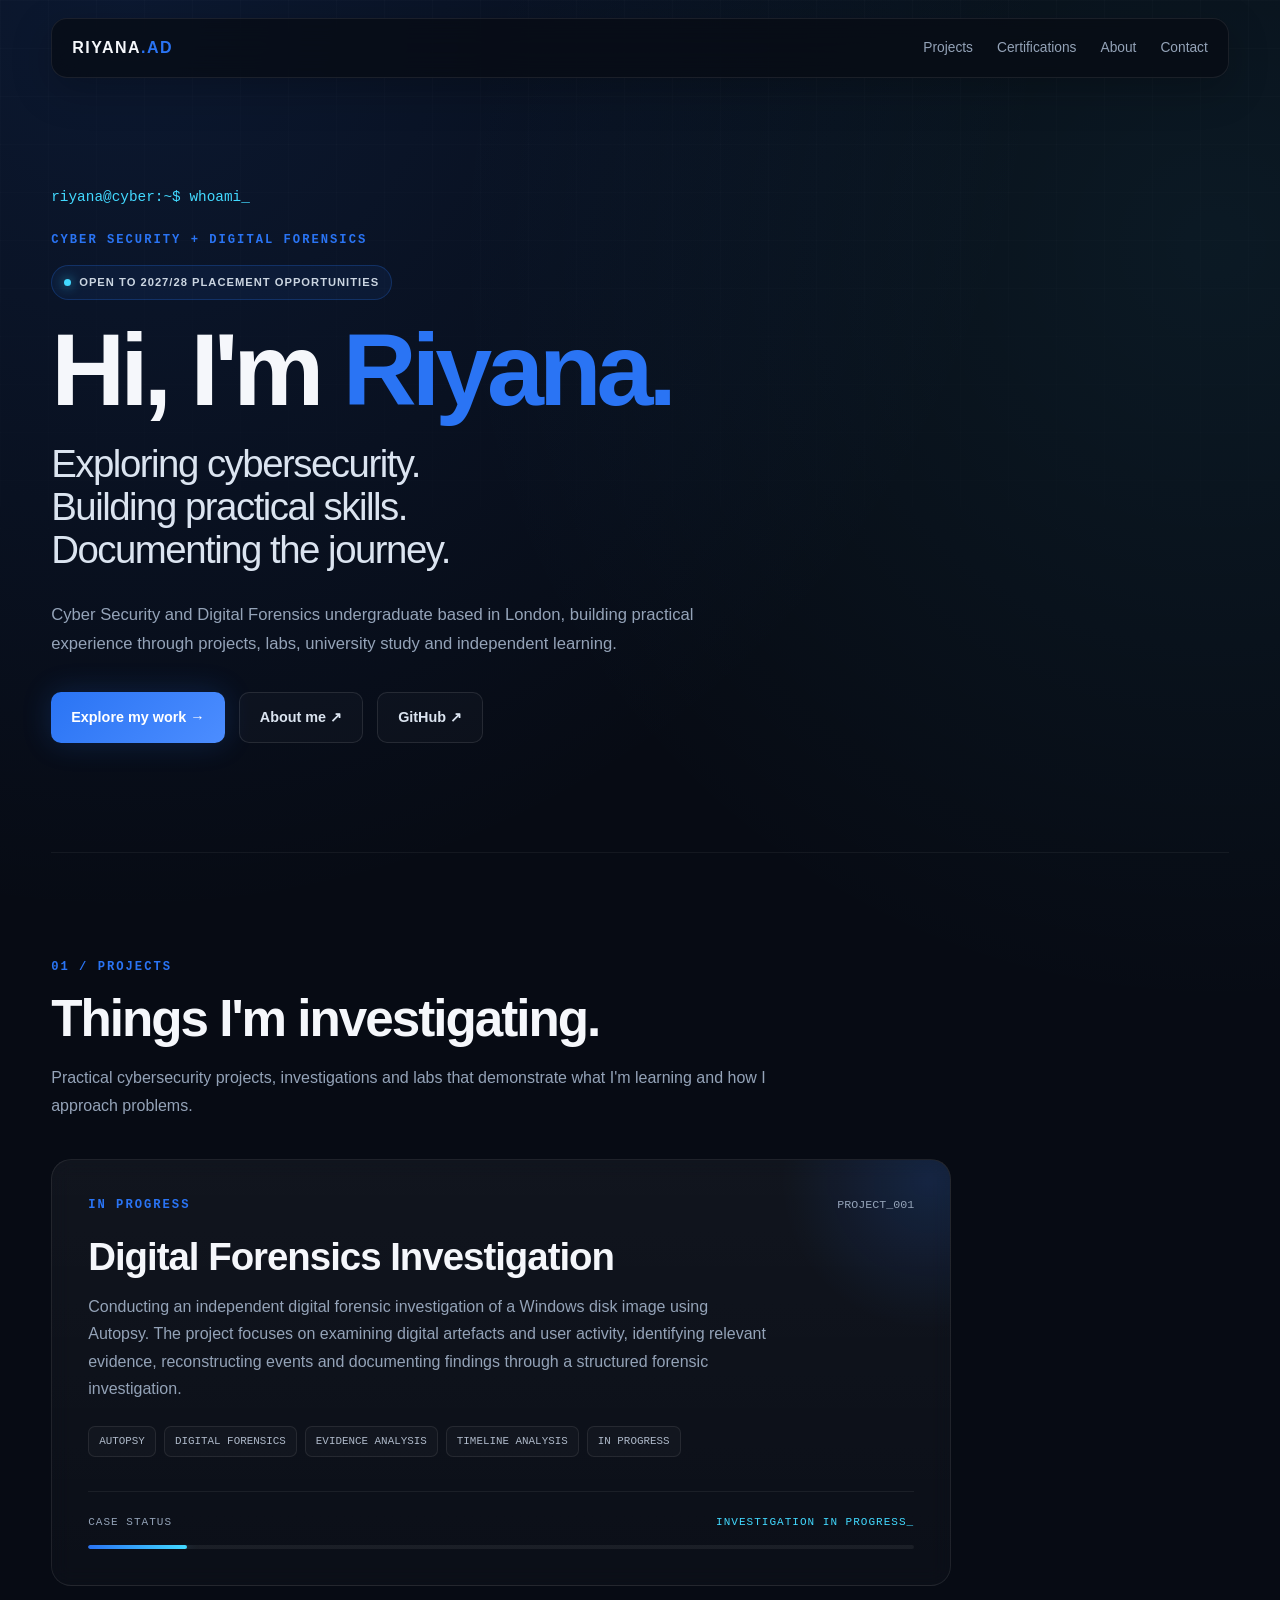
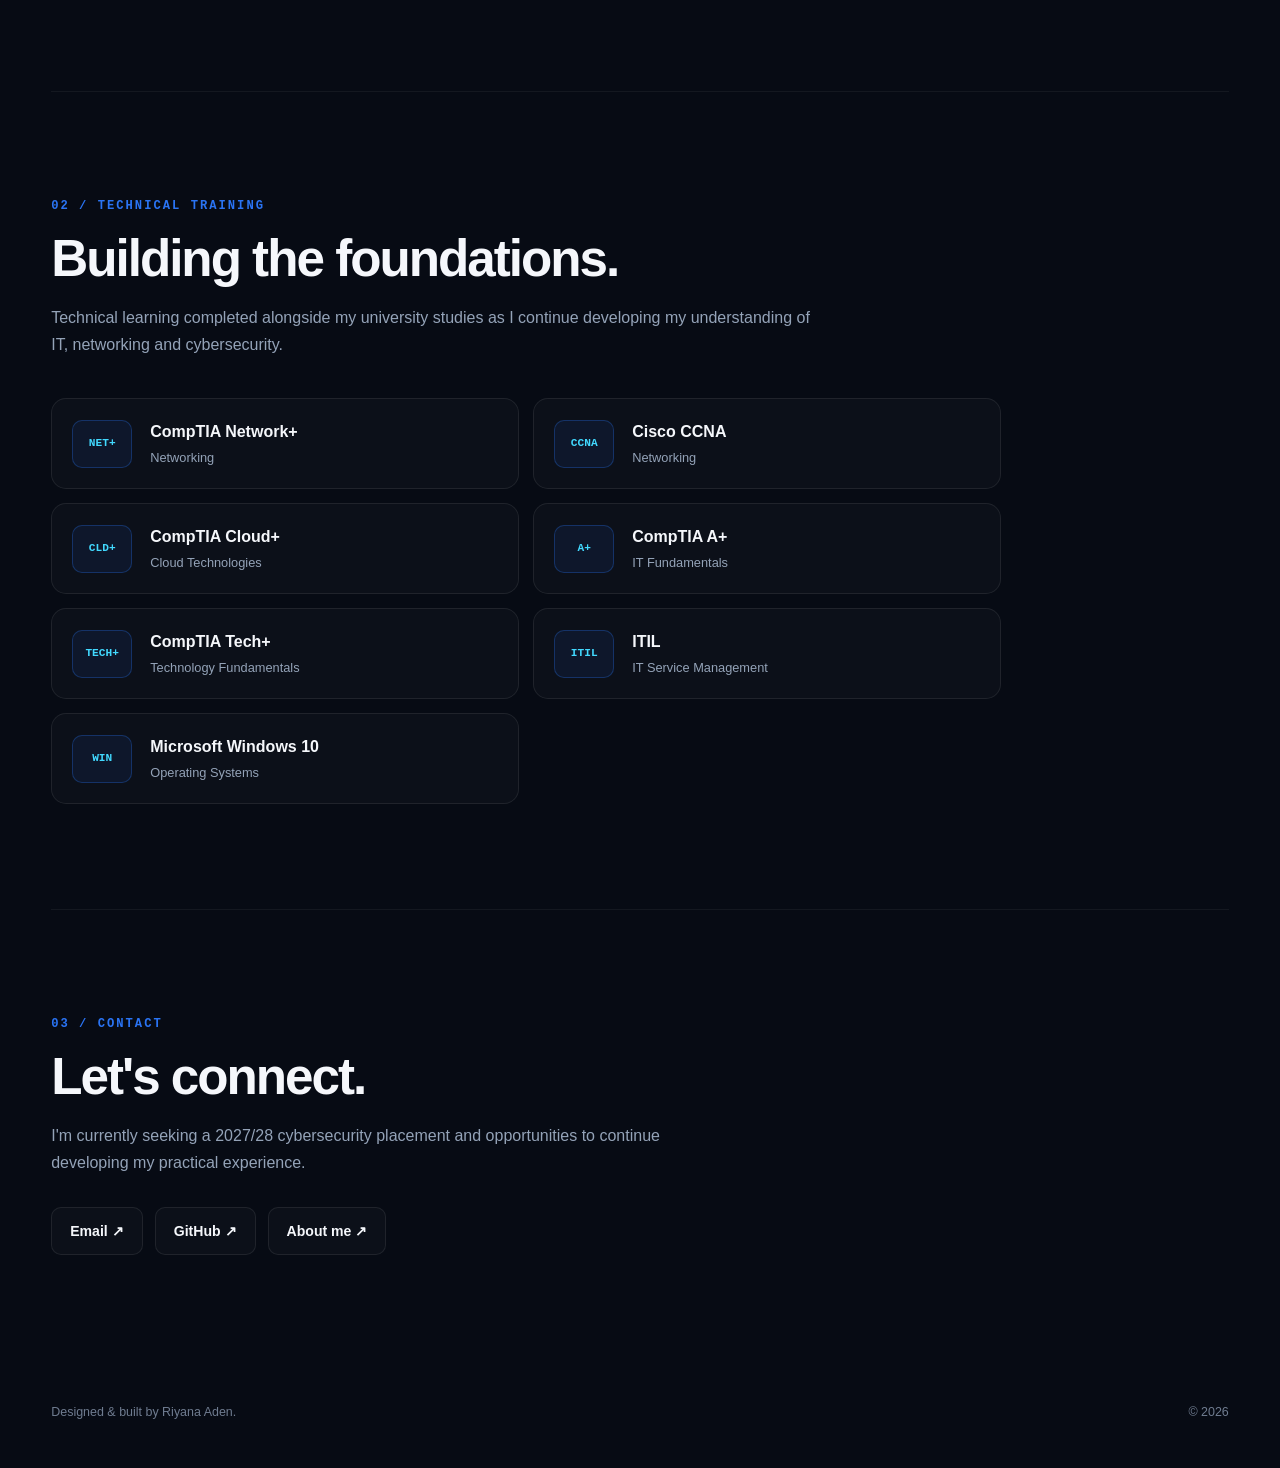
==== index.html @ a93d39fe "Update section title from 'CERTIFICATIONS' to 'TECHNICAL TRAINING'" ====
<!DOCTYPE html>
<html lang="en">

<head>
  <meta charset="UTF-8">

  <meta
    name="viewport"
    content="width=device-width, initial-scale=1.0"
  >

  <title>Riyana Aden | Cybersecurity Portfolio</title>

  <meta
    name="description"
    content="Cybersecurity portfolio of Riyana Aden, a Cyber Security and Digital Forensics undergraduate."
  >

  <link rel="stylesheet" href="style.css">
</head>


<body>

  <!-- =========================
       NAVIGATION
  ========================== -->

  <nav>

    <a class="logo" href="index.html">
      RIYANA<span>.AD</span>
    </a>

    <div class="nav-links">

      <a href="#projects">Projects</a>

      <a href="#certifications">Certifications</a>

      <a href="about.html">About</a>

      <a href="#contact">Contact</a>

    </div>

  </nav>


  <main>


    <!-- =========================
         HERO
    ========================== -->

    <section class="hero">

      <p class="terminal">
        riyana@cyber:~$ whoami<span class="cursor">_</span>
      </p>

      <p class="eyebrow">
        CYBER SECURITY + DIGITAL FORENSICS
      </p>

      <div class="availability">

        <span class="status-dot"></span>

        OPEN TO 2027/28 PLACEMENT OPPORTUNITIES

      </div>


      <h1>
        Hi, I'm <span>Riyana.</span>
      </h1>


      <h2>
        Exploring cybersecurity.<br>
        Building practical skills.<br>
        Documenting the journey.
      </h2>


      <p class="hero-description">
        Cyber Security and Digital Forensics undergraduate based in London,
        building practical experience through projects, labs, university
        study and independent learning.
      </p>


      <div class="hero-buttons">

        <a
          class="primary-button"
          href="#projects"
        >
          Explore my work →
        </a>


        <a
          class="secondary-button"
          href="about.html"
        >
          About me ↗
        </a>


        <a
          class="secondary-button"
          href="https://github.com/RiyanaAden"
          target="_blank"
          rel="noopener noreferrer"
        >
          GitHub ↗
        </a>

      </div>

    </section>


    <!-- =========================
         PROJECTS
    ========================== -->

    <section id="projects">

      <div class="section-heading">

        <p class="section-number">
          01 / PROJECTS
        </p>

        <h2>
          Things I'm investigating.
        </h2>

        <p>
          Practical cybersecurity projects, investigations and labs that
          demonstrate what I'm learning and how I approach problems.
        </p>

      </div>


      <!-- PROJECT 001 -->

      <div class="project-card">

        <div class="project-topline">

          <span class="project-status">
            IN PROGRESS
          </span>

          <span class="project-code">
            PROJECT_001
          </span>

        </div>


        <h3>
          Digital Forensics Investigation
        </h3>


        <p>
          Conducting an independent digital forensic investigation of a Windows
          disk image using Autopsy. The project focuses on examining digital
          artefacts and user activity, identifying relevant evidence,
          reconstructing events and documenting findings through a structured
          forensic investigation.
        </p>


        <div class="project-tags">

          <span>AUTOPSY</span>

          <span>DIGITAL FORENSICS</span>

          <span>EVIDENCE ANALYSIS</span>

          <span>TIMELINE ANALYSIS</span>

          <span>IN PROGRESS</span>

        </div>


        <div class="project-progress">

          <div class="progress-info">

            <span>CASE STATUS</span>

            <span class="progress-status">
              INVESTIGATION IN PROGRESS_
            </span>

          </div>


          <div class="progress-track">

            <div class="progress-fill"></div>

          </div>

        </div>

      </div>

    </section>


    <!-- =========================
         CERTIFICATIONS & TRAINING
    ========================== -->

    <section id="certifications">

      <div class="section-heading">

        <p class="section-number">
          02 / TECHNICAL TRAINING
        </p>

        <h2>
          Building the foundations.
        </h2>

        <p>
          Technical learning completed alongside my university studies
          as I continue developing my understanding of IT, networking
          and cybersecurity.
        </p>

      </div>


      <div class="cert-grid">


        <!-- NETWORK+ -->

        <div class="cert-card">

          <span class="cert-code">
            NET+
          </span>

          <div>

            <h3>
              CompTIA Network+
            </h3>

            <p>
              Networking
            </p>

          </div>

        </div>


        <!-- CCNA -->

        <div class="cert-card">

          <span class="cert-code">
            CCNA
          </span>

          <div>

            <h3>
              Cisco CCNA
            </h3>

            <p>
              Networking
            </p>

          </div>

        </div>


        <!-- CLOUD+ -->

        <div class="cert-card">

          <span class="cert-code">
            CLD+
          </span>

          <div>

            <h3>
              CompTIA Cloud+
            </h3>

            <p>
              Cloud Technologies
            </p>

          </div>

        </div>


        <!-- A+ -->

        <div class="cert-card">

          <span class="cert-code">
            A+
          </span>

          <div>

            <h3>
              CompTIA A+
            </h3>

            <p>
              IT Fundamentals
            </p>

          </div>

        </div>


        <!-- TECH+ -->

        <div class="cert-card">

          <span class="cert-code">
            TECH+
          </span>

          <div>

            <h3>
              CompTIA Tech+
            </h3>

            <p>
              Technology Fundamentals
            </p>

          </div>

        </div>


        <!-- ITIL -->

        <div class="cert-card">

          <span class="cert-code">
            ITIL
          </span>

          <div>

            <h3>
              ITIL
            </h3>

            <p>
              IT Service Management
            </p>

          </div>

        </div>


        <!-- WINDOWS -->

        <div class="cert-card">

          <span class="cert-code">
            WIN
          </span>

          <div>

            <h3>
              Microsoft Windows 10
            </h3>

            <p>
              Operating Systems
            </p>

          </div>

        </div>

      </div>

    </section>


    <!-- =========================
         CONTACT
    ========================== -->

    <section id="contact" class="contact-section">

      <p class="section-number">
        03 / CONTACT
      </p>


      <h2>
        Let's connect.
      </h2>


      <p class="contact-description">
        I'm currently seeking a 2027/28 cybersecurity placement and
        opportunities to continue developing my practical experience.
      </p>


      <div class="contact-links">

        <a href="mailto:adenriyana@gmail.com">
          Email ↗
        </a>


        <a
          href="https://github.com/RiyanaAden"
          target="_blank"
          rel="noopener noreferrer"
        >
          GitHub ↗
        </a>


        <a href="about.html">
          About me ↗
        </a>

      </div>

    </section>

  </main>


  <!-- =========================
       FOOTER
  ========================== -->

  <footer>

    <p>
      Designed & built by Riyana Aden.
    </p>

    <p>
      © 2026
    </p>

  </footer>


</body>

</html>
---- style.css ----
/* ========================================
   RIYANA ADEN
   CYBERSECURITY PORTFOLIO
======================================== */


:root {
  --bg: #070b14;
  --bg-soft: #0b1220;
  --surface: rgba(255, 255, 255, 0.035);
  --surface-hover: rgba(255, 255, 255, 0.055);

  --text: #f5f7fb;
  --text-soft: #dbe4f0;
  --muted: #94a3b8;

  --blue: #2a74f4;
  --blue-light: #4c8dff;
  --cyan: #42d9ff;

  --border: rgba(255, 255, 255, 0.08);
  --border-blue: rgba(42, 116, 244, 0.35);

  --max-width: 1180px;
}



/* ========================================
   RESET
======================================== */


* {
  margin: 0;
  padding: 0;
  box-sizing: border-box;
}


html {
  scroll-behavior: smooth;
}


body {
  min-height: 100vh;

  background:
    radial-gradient(
      circle at 10% 0%,
      rgba(42, 116, 244, 0.13),
      transparent 28%
    ),
    radial-gradient(
      circle at 95% 8%,
      rgba(66, 217, 255, 0.07),
      transparent 25%
    ),
    var(--bg);

  color: var(--text);

  font-family:
    Inter,
    "Segoe UI",
    Arial,
    Helvetica,
    sans-serif;

  line-height: 1.6;

  overflow-x: hidden;
}


body::before {
  content: "";

  position: fixed;
  inset: 0;

  pointer-events: none;

  background-image:
    linear-gradient(
      rgba(255, 255, 255, 0.015) 1px,
      transparent 1px
    ),
    linear-gradient(
      90deg,
      rgba(255, 255, 255, 0.015) 1px,
      transparent 1px
    );

  background-size: 48px 48px;

  mask-image:
    linear-gradient(
      to bottom,
      black,
      transparent 90%
    );

  z-index: -1;
}


a {
  color: inherit;
  text-decoration: none;
}


img {
  display: block;
  max-width: 100%;
}



/* ========================================
   NAVIGATION
======================================== */


nav {
  position: sticky;

  top: 18px;

  z-index: 1000;

  width: min(var(--max-width), 92%);

  margin: 18px auto 0;

  padding: 16px 20px;

  display: flex;

  justify-content: space-between;

  align-items: center;

  background: rgba(7, 11, 20, 0.74);

  border: 1px solid var(--border);

  border-radius: 16px;

  backdrop-filter: blur(18px);

  -webkit-backdrop-filter: blur(18px);

  box-shadow:
    0 12px 40px rgba(0, 0, 0, 0.22);
}


.logo {
  font-weight: 800;

  letter-spacing: 1.5px;

  font-size: 1rem;
}


.logo span {
  color: var(--blue);
}


.nav-links {
  display: flex;

  align-items: center;

  gap: 24px;
}


.nav-links a {
  position: relative;

  color: var(--muted);

  font-size: 0.86rem;

  transition: color 0.2s ease;
}


.nav-links a::after {
  content: "";

  position: absolute;

  left: 0;

  bottom: -7px;

  width: 0;

  height: 2px;

  border-radius: 999px;

  background: var(--blue);

  transition: width 0.25s ease;
}


.nav-links a:hover {
  color: var(--text);
}


.nav-links a:hover::after {
  width: 100%;
}



/* ========================================
   GENERAL LAYOUT
======================================== */


main {
  width: min(var(--max-width), 92%);

  margin: 0 auto;
}


section {
  padding: 105px 0;
}


section + section {
  border-top: 1px solid rgba(255, 255, 255, 0.055);
}


.section-heading {
  max-width: 760px;

  margin-bottom: 40px;
}


.section-number,
.eyebrow,
.project-status {
  color: var(--blue);

  font-family:
    "Courier New",
    monospace;

  font-size: 0.76rem;

  font-weight: 700;

  letter-spacing: 2px;

  text-transform: uppercase;
}


.section-heading h2,
.about-section h2,
.about-back h2,
.contact-section h2 {

  margin-top: 14px;

  font-size:
    clamp(
      2rem,
      4vw,
      3.5rem
    );

  line-height: 1.08;

  letter-spacing: -2px;
}


.section-heading > p:last-child {

  margin-top: 18px;

  color: var(--muted);

  font-size: 1rem;

  line-height: 1.7;
}



/* ========================================
   HERO
======================================== */


.hero {
  min-height: 86vh;

  max-width: 950px;

  display: flex;

  flex-direction: column;

  justify-content: center;

  border-top: none;
}


.terminal {
  margin-bottom: 22px;

  color: var(--cyan);

  font-family:
    "Courier New",
    monospace;

  font-size: 0.9rem;
}


.cursor {
  animation:
    blink
    1s
    infinite;
}


@keyframes blink {

  0%,
  50% {
    opacity: 1;
  }

  51%,
  100% {
    opacity: 0;
  }

}


.availability {
  width: fit-content;

  margin-top: 14px;

  padding: 8px 12px;

  display: inline-flex;

  align-items: center;

  gap: 8px;

  border:
    1px solid
    rgba(42, 116, 244, 0.25);

  border-radius: 999px;

  background:
    rgba(42, 116, 244, 0.075);

  color: #cbd5e1;

  font-size: 0.7rem;

  font-weight: 700;

  letter-spacing: 1px;
}


.status-dot {
  width: 7px;

  height: 7px;

  border-radius: 50%;

  background: var(--cyan);

  box-shadow:
    0 0 12px
    rgba(66, 217, 255, 0.8);
}


.hero h1 {
  margin: 22px 0 24px;

  font-size:
    clamp(
      3.4rem,
      8vw,
      7rem
    );

  line-height: 0.93;

  letter-spacing: -5px;
}


.hero h1 span {
  color: var(--blue);
}


.hero h2 {

  max-width: 850px;

  color: var(--text-soft);

  font-size:
    clamp(
      1.6rem,
      3vw,
      3rem
    );

  font-weight: 500;

  line-height: 1.13;

  letter-spacing: -1.5px;
}


.hero-description {

  max-width: 680px;

  margin-top: 28px;

  color: var(--muted);

  font-size: 1.04rem;

  line-height: 1.75;
}



/* ========================================
   BUTTONS
======================================== */


.hero-buttons {

  display: flex;

  flex-wrap: wrap;

  gap: 14px;

  margin-top: 34px;
}


.primary-button,
.secondary-button {

  display: inline-flex;

  align-items: center;

  justify-content: center;

  padding: 13px 20px;

  border-radius: 10px;

  font-size: 0.9rem;

  font-weight: 700;

  transition:
    transform 0.25s ease,
    border-color 0.25s ease,
    background 0.25s ease,
    box-shadow 0.25s ease;
}


.primary-button {

  background:
    linear-gradient(
      135deg,
      var(--blue),
      var(--blue-light)
    );

  color: #ffffff;

  box-shadow:
    0 0 30px
    rgba(42, 116, 244, 0.2);
}


.primary-button:hover {

  transform:
    translateY(-2px);

  box-shadow:
    0 10px 35px
    rgba(42, 116, 244, 0.3);
}


.secondary-button {

  border:
    1px solid
    rgba(255, 255, 255, 0.1);

  background:
    rgba(255, 255, 255, 0.025);

  color: var(--text-soft);
}


.secondary-button:hover {

  transform:
    translateY(-2px);

  border-color:
    rgba(42, 116, 244, 0.4);

  background:
    rgba(42, 116, 244, 0.06);
}



/* ========================================
   PROJECTS
======================================== */


.project-card {

  position: relative;

  overflow: hidden;

  max-width: 900px;

  padding: 36px;

  border:
    1px solid
    var(--border);

  border-radius: 20px;

  background:
    linear-gradient(
      180deg,
      rgba(255, 255, 255, 0.045),
      rgba(255, 255, 255, 0.018)
    );

  backdrop-filter: blur(10px);
}


.project-card::before {

  content: "";

  position: absolute;

  top: -130px;

  right: -130px;

  width: 300px;

  height: 300px;

  border-radius: 50%;

  background:
    radial-gradient(
      circle,
      rgba(42, 116, 244, 0.17),
      transparent 70%
    );
}


.project-topline {

  position: relative;

  z-index: 1;

  display: flex;

  justify-content: space-between;

  align-items: center;

  gap: 20px;
}


.project-code {

  color: var(--muted);

  font-family:
    "Courier New",
    monospace;

  font-size: 0.73rem;
}


.project-card h3 {

  position: relative;

  z-index: 1;

  max-width: 640px;

  margin: 20px 0 14px;

  font-size:
    clamp(
      1.7rem,
      3vw,
      2.4rem
    );

  line-height: 1.15;

  letter-spacing: -1px;
}


.project-card > p {

  position: relative;

  z-index: 1;

  max-width: 680px;

  color: var(--muted);

  line-height: 1.7;
}


.project-tags,
.work-skills {

  position: relative;

  z-index: 1;

  display: flex;

  flex-wrap: wrap;

  gap: 8px;

  margin-top: 24px;
}


.project-tags span,
.work-skills span {

  padding: 6px 10px;

  border:
    1px solid
    rgba(255, 255, 255, 0.08);

  border-radius: 7px;

  background:
    rgba(255, 255, 255, 0.025);

  color: #aeb9c9;

  font-family:
    "Courier New",
    monospace;

  font-size: 0.68rem;
}


.project-progress {

  position: relative;

  z-index: 1;

  margin-top: 34px;

  padding-top: 22px;

  border-top:
    1px solid
    rgba(255, 255, 255, 0.06);
}


.progress-info {

  display: flex;

  justify-content: space-between;

  color: var(--muted);

  font-family:
    "Courier New",
    monospace;

  font-size: 0.69rem;

  letter-spacing: 1px;
}


.progress-status {
  color: var(--cyan);
}


.progress-track {

  height: 4px;

  margin-top: 13px;

  overflow: hidden;

  border-radius: 999px;

  background:
    rgba(255, 255, 255, 0.06);
}


.progress-fill {

  width: 12%;

  height: 100%;

  border-radius: 999px;

  background:
    linear-gradient(
      90deg,
      var(--blue),
      var(--cyan)
    );

  box-shadow:
    0 0 14px
    rgba(66, 217, 255, 0.35);
}



/* ========================================
   PREVIOUS WORK
======================================== */


.work-grid {

  display: grid;

  grid-template-columns:
    repeat(3, 1fr);

  gap: 18px;
}


.work-card {

  position: relative;

  min-height: 420px;

  padding: 26px;

  display: flex;

  flex-direction: column;

  border:
    1px solid
    var(--border);

  border-radius: 18px;

  background:
    linear-gradient(
      180deg,
      rgba(255, 255, 255, 0.04),
      rgba(255, 255, 255, 0.018)
    );

  transition:
    transform 0.25s ease,
    border-color 0.25s ease,
    box-shadow 0.25s ease;
}


.work-card:hover {

  transform:
    translateY(-5px);

  border-color:
    rgba(42, 116, 244, 0.35);

  box-shadow:
    0 20px 55px
    rgba(0, 0, 0, 0.25);
}


.work-card-top {

  display: flex;

  align-items: center;

  justify-content: space-between;
}


.work-number,
.work-year {

  color: var(--muted);

  font-family:
    "Courier New",
    monospace;

  font-size: 0.7rem;
}


.work-logo-container {

  width: 64px;

  height: 64px;

  margin-top: 28px;

  padding: 9px;

  display: flex;

  align-items: center;

  justify-content: center;

  border:
    1px solid
    rgba(255, 255, 255, 0.08);

  border-radius: 14px;

  background: white;
}


.work-logo {

  width: 100%;

  height: 100%;

  object-fit: contain;
}


.work-type {

  margin-top: 23px;

  color: var(--cyan);

  font-family:
    "Courier New",
    monospace;

  font-size: 0.65rem;

  font-weight: 700;

  letter-spacing: 1.2px;
}


.work-card h3 {

  margin-top: 10px;

  font-size: 1.18rem;

  line-height: 1.3;
}


.work-card > p:not(.work-type) {

  margin-top: 10px;

  color: var(--muted);

  font-size: 0.9rem;

  line-height: 1.65;
}


.work-skills {
  margin-top: auto;

  padding-top: 25px;
}



/* ========================================
   CERTIFICATIONS
======================================== */


.cert-grid {

  display: grid;

  grid-template-columns:
    repeat(2, 1fr);

  gap: 14px;

  max-width: 950px;
}


.cert-card {

  display: flex;

  align-items: center;

  gap: 18px;

  padding: 20px;

  border:
    1px solid
    var(--border);

  border-radius: 15px;

  background:
    rgba(255, 255, 255, 0.025);

  transition:
    transform 0.2s ease,
    border-color 0.2s ease,
    background 0.2s ease;
}


.cert-card:hover {

  transform:
    translateX(4px);

  border-color:
    rgba(42, 116, 244, 0.35);

  background:
    rgba(42, 116, 244, 0.045);
}


.cert-code {

  min-width: 55px;

  height: 45px;

  padding: 0 7px;

  display: flex;

  align-items: center;

  justify-content: center;

  border:
    1px solid
    rgba(42, 116, 244, 0.3);

  border-radius: 10px;

  background:
    rgba(42, 116, 244, 0.08);

  color: var(--cyan);

  font-family:
    "Courier New",
    monospace;

  font-size: 0.7rem;

  font-weight: 700;
}


.cert-card h3 {
  font-size: 0.98rem;
}


.cert-card p {

  margin-top: 2px;

  color: var(--muted);

  font-size: 0.8rem;
}



/* ========================================
   CONTACT
======================================== */


.contact-section {

  padding-bottom: 120px;

  border-bottom: none;
}


.contact-description {

  max-width: 650px;

  margin-top: 18px;

  color: var(--muted);

  line-height: 1.7;
}


.contact-links {

  display: flex;

  flex-wrap: wrap;

  gap: 12px;

  margin-top: 30px;
}


.contact-links a {

  padding: 12px 18px;

  border:
    1px solid
    var(--border);

  border-radius: 10px;

  background:
    rgba(255, 255, 255, 0.025);

  font-size: 0.88rem;

  font-weight: 700;

  transition:
    transform 0.2s ease,
    border-color 0.2s ease,
    background 0.2s ease;
}


.contact-links a:hover {

  transform:
    translateY(-2px);

  border-color:
    rgba(42, 116, 244, 0.4);

  background:
    rgba(42, 116, 244, 0.06);
}



/* ========================================
   ABOUT HERO
======================================== */


.about-hero {

  min-height: 65vh;

  max-width: 950px;

  display: flex;

  flex-direction: column;

  justify-content: center;

  border-top: none;
}


.about-hero h1 {

  max-width: 900px;

  margin-top: 20px;

  font-size:
    clamp(
      3rem,
      7vw,
      6rem
    );

  line-height: 0.98;

  letter-spacing: -4px;
}


.about-hero h1 span {
  color: var(--blue);
}


.about-intro {

  max-width: 700px;

  margin-top: 28px;

  color: var(--muted);

  font-size: 1.08rem;

  line-height: 1.8;
}



/* ========================================
   ABOUT TEXT
======================================== */


.about-grid {

  display: grid;

  grid-template-columns:
    minmax(250px, 0.8fr)
    minmax(300px, 1.2fr);

  gap: 80px;
}


.about-copy p {

  color: var(--muted);

  font-size: 1rem;

  line-height: 1.8;
}


.about-copy p + p {
  margin-top: 20px;
}



/* ========================================
   CURRENTLY EXPLORING
======================================== */


.explore-grid {

  display: grid;

  grid-template-columns:
    repeat(4, 1fr);

  gap: 14px;
}


.explore-card {

  position: relative;

  overflow: hidden;

  min-height: 230px;

  padding: 25px;

  border:
    1px solid
    var(--border);

  border-radius: 18px;

  background:
    linear-gradient(
      180deg,
      rgba(255, 255, 255, 0.04),
      rgba(255, 255, 255, 0.018)
    );

  transition:
    transform 0.25s ease,
    border-color 0.25s ease,
    box-shadow 0.25s ease;
}


.explore-card::before {

  content: "";

  position: absolute;

  inset: 0;

  background:
    radial-gradient(
      circle at top right,
      rgba(42, 116, 244, 0.14),
      transparent 45%
    );

  opacity: 0;

  transition:
    opacity 0.25s ease;
}


.explore-card:hover {

  transform:
    translateY(-5px);

  border-color:
    rgba(42, 116, 244, 0.38);

  box-shadow:
    0 20px 50px
    rgba(0, 0, 0, 0.25);
}


.explore-card:hover::before {
  opacity: 1;
}


.card-number {

  position: relative;

  z-index: 1;

  color: var(--muted);

  font-family:
    "Courier New",
    monospace;

  font-size: 0.72rem;
}


.card-icon {

  position: relative;

  z-index: 1;

  width: 48px;

  height: 48px;

  margin-top: 28px;

  display: flex;

  align-items: center;

  justify-content: center;

  border:
    1px solid
    rgba(42, 116, 244, 0.3);

  border-radius: 12px;

  background:
    rgba(42, 116, 244, 0.075);

  color: var(--cyan);

  font-family:
    "Courier New",
    monospace;

  font-size: 0.75rem;

  font-weight: 700;
}


.explore-card h3 {

  position: relative;

  z-index: 1;

  margin-top: 20px;

  font-size: 1.05rem;
}


.explore-card p {

  position: relative;

  z-index: 1;

  margin-top: 8px;

  color: var(--muted);

  font-size: 0.87rem;

  line-height: 1.55;
}



/* ========================================
   EXPERIENCE TIMELINE
======================================== */


.experience-timeline {

  position: relative;

  max-width: 900px;

  padding-left: 32px;
}


.experience-timeline::before {

  content: "";

  position: absolute;

  top: 8px;

  bottom: 8px;

  left: 5px;

  width: 1px;

  background:
    linear-gradient(
      to bottom,
      var(--blue),
      rgba(42, 116, 244, 0.1)
    );
}


.experience-item {

  position: relative;

  display: grid;

  grid-template-columns:
    130px
    1fr;

  gap: 34px;

  padding-bottom: 48px;
}


.timeline-marker {

  position: absolute;

  left: -32px;

  top: 9px;

  width: 11px;

  height: 11px;

  border:
    2px solid
    var(--blue);

  border-radius: 50%;

  background: var(--bg);

  box-shadow:
    0 0 14px
    rgba(42, 116, 244, 0.5);
}


.experience-meta {

  display: flex;

  flex-direction: column;

  gap: 10px;
}


.experience-logo-box {

  width: 58px;

  height: 58px;

  padding: 8px;

  display: flex;

  align-items: center;

  justify-content: center;

  border-radius: 13px;

  background: #ffffff;
}


.experience-logo {

  width: 100%;

  height: 100%;

  object-fit: contain;
}


.experience-date {

  color: var(--blue);

  font-family:
    "Courier New",
    monospace;

  font-size: 0.72rem;

  font-weight: 700;
}


.experience-type {

  margin-bottom: 7px;

  color: var(--cyan);

  font-family:
    "Courier New",
    monospace;

  font-size: 0.66rem;

  font-weight: 700;

  letter-spacing: 1.4px;
}


.experience-content h3 {

  margin-bottom: 8px;

  font-size: 1.2rem;
}


.experience-content > p:last-child {

  max-width: 650px;

  color: var(--muted);

  line-height: 1.7;
}



/* ========================================
   EDUCATION
======================================== */


.education-card {

  max-width: 850px;

  padding: 28px;

  display: flex;

  justify-content: space-between;

  align-items: center;

  gap: 30px;

  border:
    1px solid
    var(--border);

  border-radius: 18px;

  background:
    rgba(255, 255, 255, 0.025);
}


.education-date {

  color: var(--blue);

  font-family:
    "Courier New",
    monospace;

  font-size: 0.72rem;

  font-weight: 700;
}


.education-card h3 {

  margin-top: 10px;

  font-size: 1.2rem;
}


.education-card p {

  margin-top: 4px;

  color: var(--muted);
}


.education-status {

  padding: 7px 10px;

  border:
    1px solid
    rgba(42, 116, 244, 0.25);

  border-radius: 8px;

  background:
    rgba(42, 116, 244, 0.07);

  color: var(--cyan);

  font-family:
    "Courier New",
    monospace;

  font-size: 0.65rem;

  white-space: nowrap;
}



/* ========================================
   ABOUT BACK SECTION
======================================== */


.about-back {

  border-bottom: none;
}


.about-back .primary-button {
  margin-top: 28px;
}



/* ========================================
   FOOTER
======================================== */


footer {

  width: min(var(--max-width), 92%);

  margin: 0 auto;

  padding:
    28px 0
    45px;

  display: flex;

  justify-content: space-between;

  gap: 20px;

  color: #6f7c90;

  font-size: 0.78rem;
}



/* ========================================
   TABLET
======================================== */


@media (max-width: 950px) {

  .work-grid {
    grid-template-columns: 1fr;
  }


  .work-card {
    min-height: auto;
  }


  .work-skills {
    margin-top: 25px;
  }


  .explore-grid {

    grid-template-columns:
      repeat(2, 1fr);

  }


  .about-grid {

    grid-template-columns: 1fr;

    gap: 30px;

  }

}



/* ========================================
   MOBILE
======================================== */


@media (max-width: 800px) {

  nav {

    top: 10px;

    margin-top: 10px;

    padding:
      14px
      16px;

  }


  .nav-links {
    display: none;
  }


  section {
    padding: 78px 0;
  }


  .hero {

    min-height: 78vh;

  }


  .hero h1 {

    letter-spacing: -3px;

  }


  .about-hero {

    min-height: 58vh;

  }


  .about-hero h1 {

    letter-spacing: -3px;

  }


  .cert-grid {

    grid-template-columns: 1fr;

  }

}



/* ========================================
   SMALL MOBILE
======================================== */


@media (max-width: 560px) {

  .hero h1 {

    font-size: 3.25rem;

    letter-spacing: -2.5px;

  }


  .hero h2 {

    font-size: 1.5rem;

  }


  .availability {

    font-size: 0.58rem;

    letter-spacing: 0.7px;

  }


  .project-card {
    padding: 25px;
  }


  .project-topline {

    align-items: flex-start;

    flex-direction: column;

    gap: 7px;

  }


  .explore-grid {
    grid-template-columns: 1fr;
  }


  .experience-item {

    grid-template-columns: 1fr;

    gap: 14px;

  }


  .experience-timeline {
    padding-left: 28px;
  }


  .timeline-marker {
    left: -28px;
  }


  .experience-meta {

    flex-direction: row;

    align-items: center;

  }


  .education-card {

    align-items: flex-start;

    flex-direction: column;

  }


  footer {

    flex-direction: column;

    gap: 6px;

  }

}

/* ========================================
   LAYOUT REPAIR / POLISH
======================================== */


/* ---------- ABOUT TEXT SECTIONS ---------- */

.about-section .about-grid {
  display: grid;
  grid-template-columns: 0.8fr 1.2fr;
  gap: 70px;
  align-items: start;
}

.about-section h2 {
  margin-top: 12px;
  font-size: clamp(2rem, 4vw, 3.2rem);
  line-height: 1.1;
  letter-spacing: -1.8px;
}

.about-copy {
  max-width: 680px;
}

.about-copy p {
  color: var(--muted);
  font-size: 1rem;
  line-height: 1.8;
}

.about-copy p + p {
  margin-top: 18px;
}


/* ---------- PREVIOUS WORK CARDS ---------- */

.work-grid {
  display: grid;
  grid-template-columns: repeat(3, minmax(0, 1fr));
  gap: 18px;
}

.work-card {
  min-width: 0;
  min-height: 430px;
  padding: 26px;

  display: flex;
  flex-direction: column;

  border: 1px solid var(--border);
  border-radius: 18px;

  background:
    linear-gradient(
      180deg,
      rgba(255, 255, 255, 0.045),
      rgba(255, 255, 255, 0.018)
    );

  transition:
    transform 0.25s ease,
    border-color 0.25s ease,
    box-shadow 0.25s ease;
}

.work-card:hover {
  transform: translateY(-5px);
  border-color: rgba(42, 116, 244, 0.4);
  box-shadow: 0 18px 50px rgba(0, 0, 0, 0.25);
}

.work-card-top {
  display: flex;
  justify-content: space-between;
  align-items: center;
}

.work-number,
.work-year {
  color: var(--muted);
  font-family: "Courier New", monospace;
  font-size: 0.7rem;
}

.work-logo-container {
  width: 70px;
  height: 70px;
  margin-top: 26px;
  padding: 8px;

  display: flex;
  align-items: center;
  justify-content: center;

  background: #ffffff;
  border-radius: 14px;
}

.work-logo {
  width: 100%;
  height: 100%;
  object-fit: contain;
}

.work-type {
  margin-top: 24px;

  color: var(--cyan);
  font-family: "Courier New", monospace;
  font-size: 0.65rem;
  font-weight: 700;
  letter-spacing: 1.2px;
}

.work-card h3 {
  margin-top: 9px;
  font-size: 1.15rem;
  line-height: 1.35;
}

.work-card > p:not(.work-type) {
  margin-top: 10px;
  color: var(--muted);
  font-size: 0.9rem;
  line-height: 1.65;
}

.work-skills {
  margin-top: auto;
  padding-top: 24px;

  display: flex;
  flex-wrap: wrap;
  gap: 7px;
}

.work-skills span {
  padding: 6px 9px;

  border: 1px solid rgba(255,255,255,0.08);
  border-radius: 7px;

  background: rgba(255,255,255,0.025);

  color: #aeb9c9;

  font-family: "Courier New", monospace;
  font-size: 0.67rem;
}


/* ---------- CERTIFICATION CARDS ---------- */

.cert-grid {
  max-width: 950px;

  display: grid;
  grid-template-columns: repeat(2, minmax(0, 1fr));
  gap: 14px;
}

.cert-card {
  padding: 20px;

  display: flex;
  align-items: center;
  gap: 18px;

  border: 1px solid var(--border);
  border-radius: 15px;

  background: rgba(255,255,255,0.025);

  transition:
    transform 0.2s ease,
    border-color 0.2s ease,
    background 0.2s ease;
}

.cert-card:hover {
  transform: translateY(-2px);

  border-color: rgba(42,116,244,0.35);

  background: rgba(42,116,244,0.045);
}

.cert-code {
  min-width: 60px;
  height: 48px;
  padding: 0 8px;

  display: flex;
  align-items: center;
  justify-content: center;

  border: 1px solid rgba(42,116,244,0.3);
  border-radius: 10px;

  background: rgba(42,116,244,0.08);

  color: var(--cyan);

  font-family: "Courier New", monospace;
  font-size: 0.7rem;
  font-weight: 700;
}

.cert-card h3 {
  font-size: 1rem;
}

.cert-card p {
  margin-top: 3px;
  color: var(--muted);
  font-size: 0.8rem;
}


/* ---------- EXPERIENCE TIMELINE FIX ---------- */

.experience-timeline {
  position: relative;

  max-width: 900px;

  margin-top: 40px;

  padding-left: 34px;
}

.experience-timeline::before {
  content: "";

  position: absolute;

  left: 5px;
  top: 8px;
  bottom: 8px;

  width: 1px;

  background:
    linear-gradient(
      to bottom,
      var(--blue),
      rgba(42,116,244,0.12)
    );
}

.experience-item {
  position: relative;

  display: grid;

  grid-template-columns: 105px minmax(0, 1fr);

  gap: 36px;

  padding-bottom: 52px;
}

.timeline-marker {
  position: absolute;

  left: -34px;
  top: 8px;

  width: 11px;
  height: 11px;

  border: 2px solid var(--blue);
  border-radius: 50%;

  background: var(--bg);

  box-shadow:
    0 0 12px rgba(42,116,244,0.5);
}

.experience-meta {
  width: 105px;

  display: flex;
  flex-direction: column;

  gap: 10px;
}

.experience-logo-box {
  width: 82px;
  height: 82px;

  padding: 8px;

  display: flex;
  align-items: center;
  justify-content: center;

  overflow: hidden;

  border-radius: 13px;

  background: #ffffff;
}

.experience-logo {
  width: 100%;
  height: 100%;

  object-fit: contain;
}

.experience-date {
  color: var(--blue);

  font-family: "Courier New", monospace;
  font-size: 0.7rem;
  font-weight: 700;
}

.experience-content {
  min-width: 0;

  padding-top: 2px;
}

.experience-type {
  margin-bottom: 7px;

  color: var(--cyan);

  font-family: "Courier New", monospace;

  font-size: 0.66rem;
  font-weight: 700;
  letter-spacing: 1.3px;
}

.experience-content h3 {
  margin-bottom: 8px;
  font-size: 1.2rem;
}

.experience-content > p:last-child {
  max-width: 650px;

  color: var(--muted);

  line-height: 1.7;
}


/* ---------- EDUCATION ---------- */

.education-card {
  max-width: 850px;

  margin-top: 35px;
  padding: 28px;

  display: flex;

  justify-content: space-between;
  align-items: center;

  gap: 30px;

  border: 1px solid var(--border);
  border-radius: 18px;

  background:
    linear-gradient(
      180deg,
      rgba(255,255,255,0.04),
      rgba(255,255,255,0.018)
    );
}

.education-date {
  color: var(--blue);

  font-family: "Courier New", monospace;
  font-size: 0.72rem;
  font-weight: 700;
}

.education-card h3 {
  margin-top: 10px;

  font-size: 1.2rem;
}

.education-card p {
  margin-top: 4px;

  color: var(--muted);
}

.education-status {
  padding: 7px 11px;

  border: 1px solid rgba(42,116,244,0.28);
  border-radius: 8px;

  background: rgba(42,116,244,0.07);

  color: var(--cyan);

  font-family: "Courier New", monospace;
  font-size: 0.65rem;

  white-space: nowrap;
}


/* ---------- RESPONSIVE ---------- */

@media (max-width: 950px) {

  .work-grid {
    grid-template-columns: 1fr;
  }

  .work-card {
    min-height: auto;
  }

  .cert-grid {
    grid-template-columns: 1fr;
  }

  .about-section .about-grid {
    grid-template-columns: 1fr;
    gap: 30px;
  }

}

@media (max-width: 560px) {

  .experience-item {
    grid-template-columns: 1fr;
    gap: 18px;
  }

  .experience-meta {
    width: auto;

    flex-direction: row;
    align-items: center;
  }

  .education-card {
    flex-direction: column;
    align-items: flex-start;
  }

}
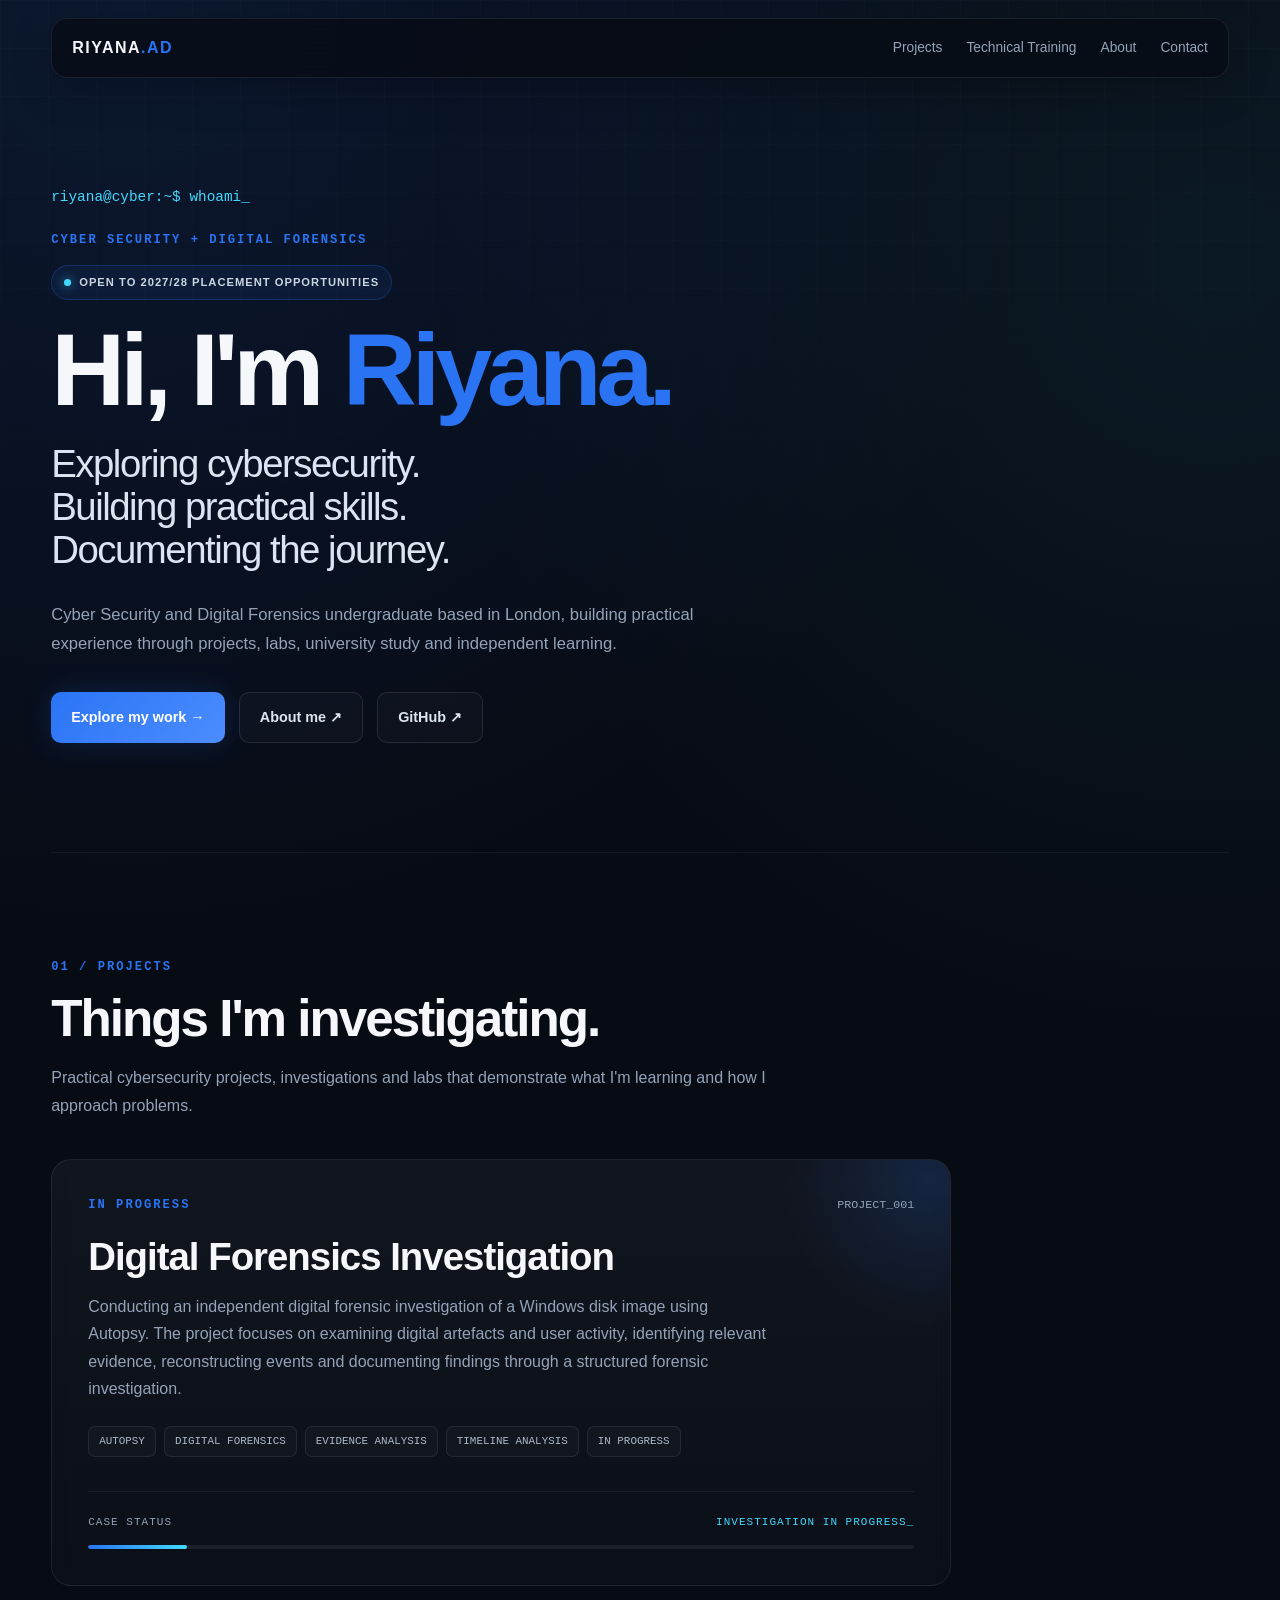
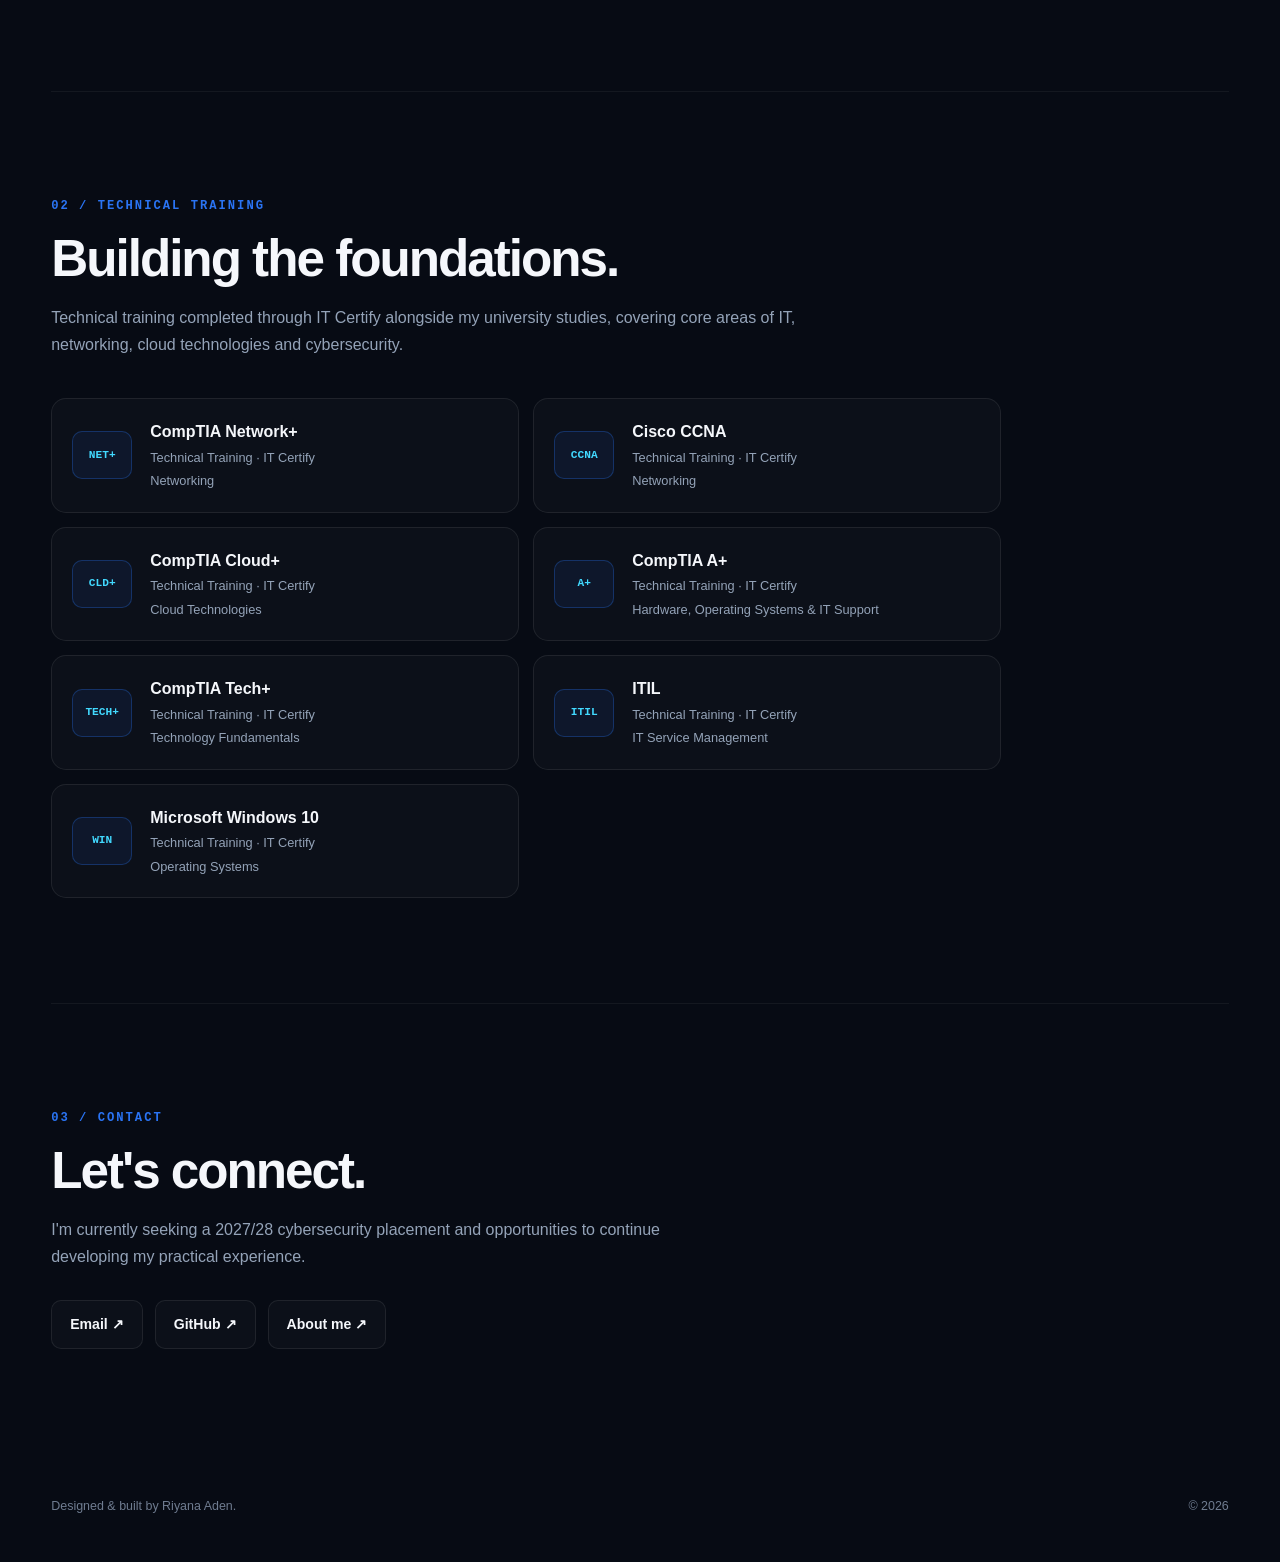
==== commit 19786d4f: "Change 'Certifications' to 'Technical Training' Updated certifications section to reflect technical " ====
--- a/index.html
+++ b/index.html
@@ -36,7 +36,7 @@
 
       <a href="#projects">Projects</a>
 
-      <a href="#certifications">Certifications</a>
+      <a href="#certifications">Technical Training</a>
 
       <a href="about.html">About</a>
 
@@ -221,7 +221,7 @@
 
 
     <!-- =========================
-         CERTIFICATIONS & TRAINING
+         TECHNICAL TRAINING
     ========================== -->
 
     <section id="certifications">
@@ -237,9 +237,9 @@
         </h2>
 
         <p>
-          Technical learning completed alongside my university studies
-          as I continue developing my understanding of IT, networking
-          and cybersecurity.
+          Technical training completed through IT Certify alongside my
+          university studies, covering core areas of IT, networking,
+          cloud technologies and cybersecurity.
         </p>
 
       </div>
@@ -263,6 +263,10 @@
             </h3>
 
             <p>
+              Technical Training · IT Certify
+            </p>
+
+            <p>
               Networking
             </p>
 
@@ -286,6 +290,10 @@
             </h3>
 
             <p>
+              Technical Training · IT Certify
+            </p>
+
+            <p>
               Networking
             </p>
 
@@ -309,6 +317,10 @@
             </h3>
 
             <p>
+              Technical Training · IT Certify
+            </p>
+
+            <p>
               Cloud Technologies
             </p>
 
@@ -332,7 +344,11 @@
             </h3>
 
             <p>
-              IT Fundamentals
+              Technical Training · IT Certify
+            </p>
+
+            <p>
+              Hardware, Operating Systems & IT Support
             </p>
 
           </div>
@@ -355,6 +371,10 @@
             </h3>
 
             <p>
+              Technical Training · IT Certify
+            </p>
+
+            <p>
               Technology Fundamentals
             </p>
 
@@ -378,6 +398,10 @@
             </h3>
 
             <p>
+              Technical Training · IT Certify
+            </p>
+
+            <p>
               IT Service Management
             </p>
 
@@ -399,6 +423,10 @@
             <h3>
               Microsoft Windows 10
             </h3>
+
+            <p>
+              Technical Training · IT Certify
+            </p>
 
             <p>
               Operating Systems
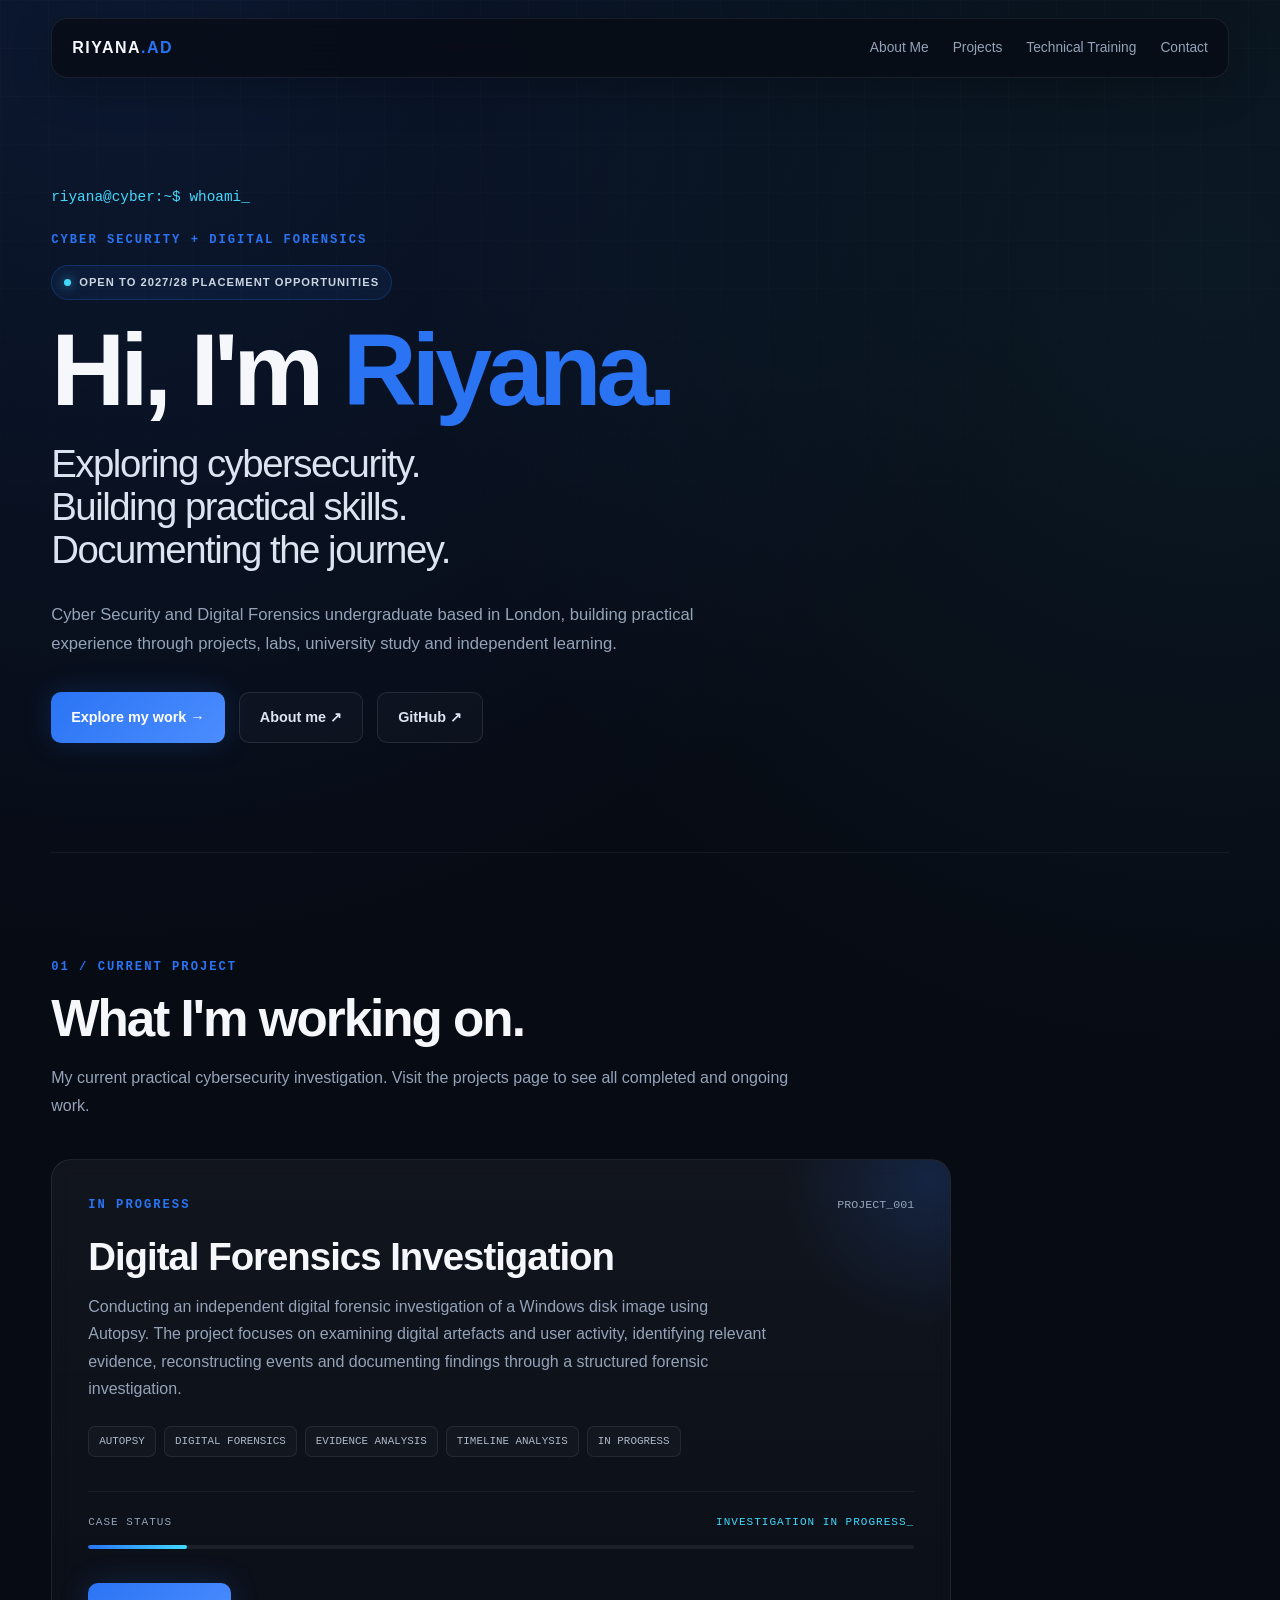
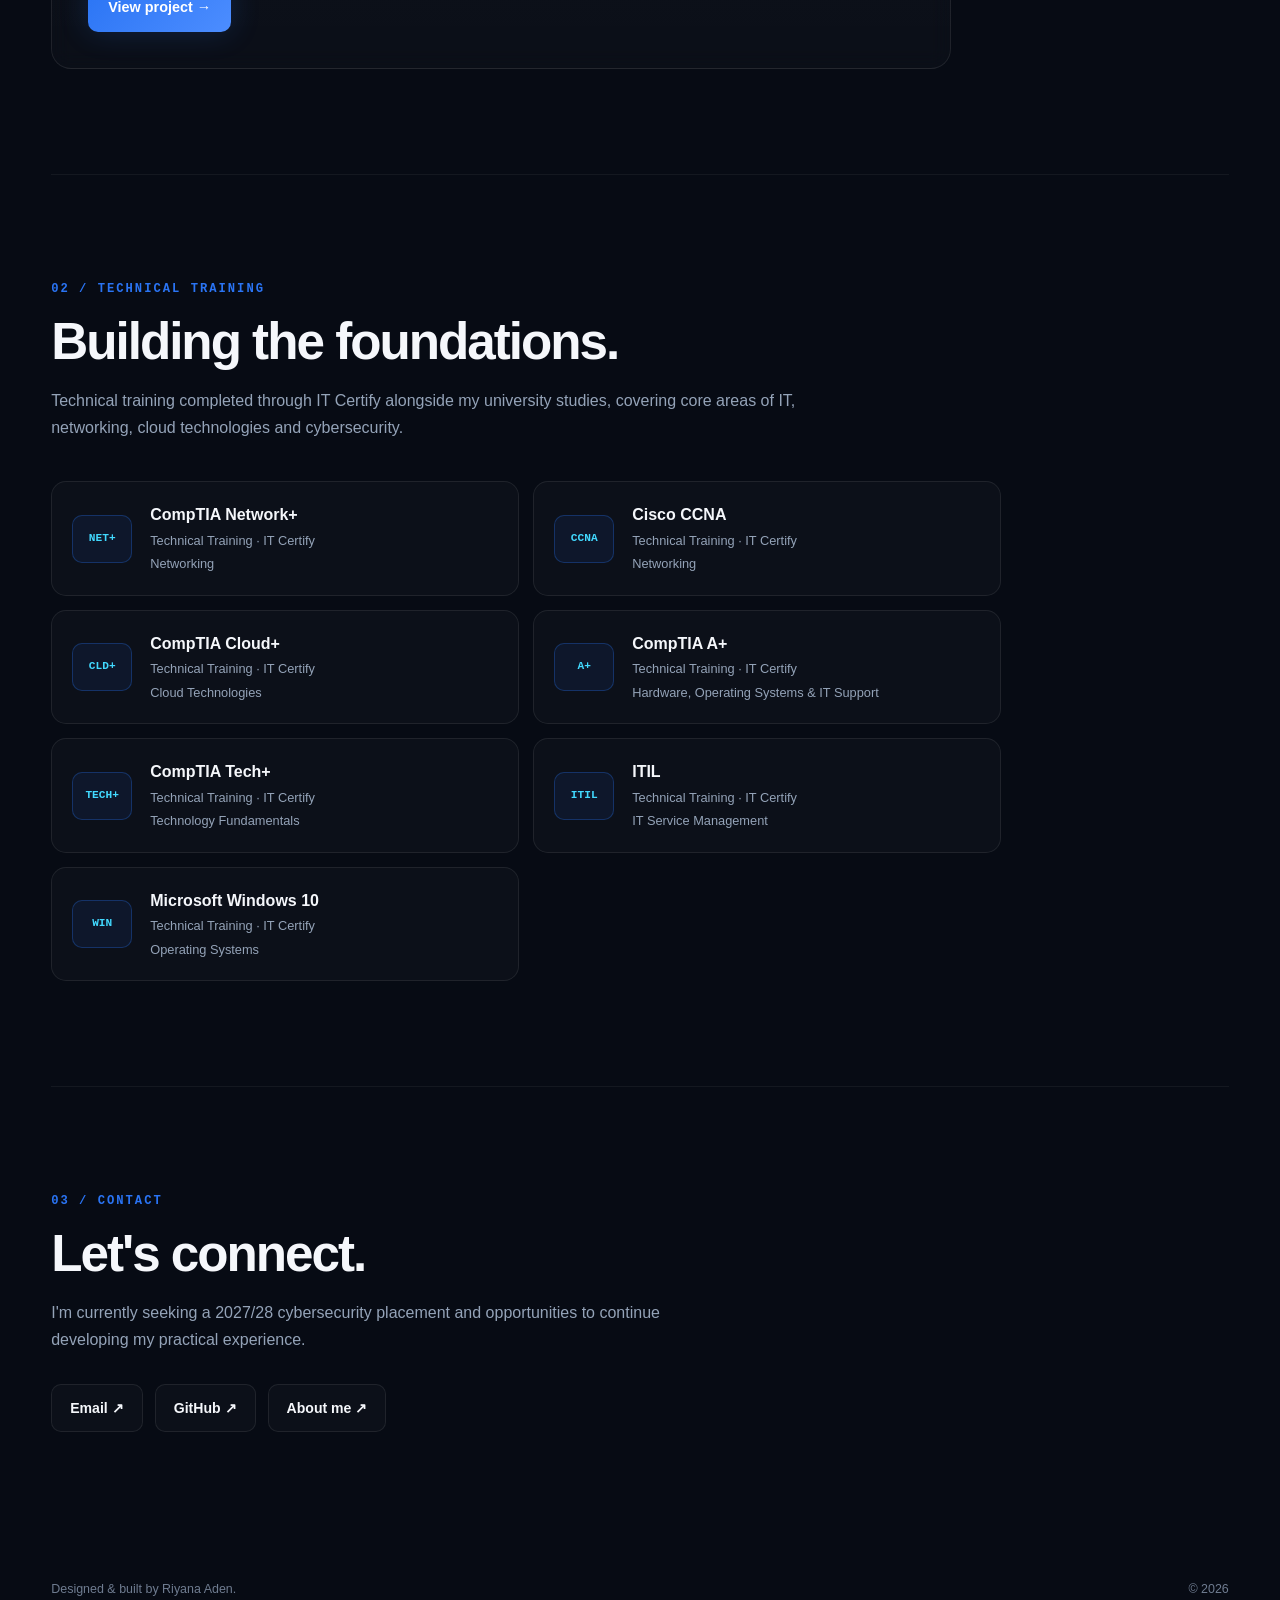
==== commit 3d965007: "Update navigation links and project section content" ====
--- a/index.html
+++ b/index.html
@@ -34,13 +34,21 @@
 
     <div class="nav-links">
 
-      <a href="#projects">Projects</a>
-
-      <a href="#certifications">Technical Training</a>
-
-      <a href="about.html">About</a>
-
-      <a href="#contact">Contact</a>
+      <a href="about.html">
+        About Me
+      </a>
+
+      <a href="projects.html">
+        Projects
+      </a>
+
+      <a href="#certifications">
+        Technical Training
+      </a>
+
+      <a href="#contact">
+        Contact
+      </a>
 
     </div>
 
@@ -96,7 +104,7 @@
 
         <a
           class="primary-button"
-          href="#projects"
+          href="projects.html"
         >
           Explore my work →
         </a>
@@ -124,8 +132,9 @@
     </section>
 
 
+
     <!-- =========================
-         PROJECTS
+         FEATURED PROJECT
     ========================== -->
 
     <section id="projects">
@@ -133,22 +142,20 @@
       <div class="section-heading">
 
         <p class="section-number">
-          01 / PROJECTS
+          01 / CURRENT PROJECT
         </p>
 
         <h2>
-          Things I'm investigating.
+          What I'm working on.
         </h2>
 
         <p>
-          Practical cybersecurity projects, investigations and labs that
-          demonstrate what I'm learning and how I approach problems.
+          My current practical cybersecurity investigation.
+          Visit the projects page to see all completed and ongoing work.
         </p>
 
       </div>
 
-
-      <!-- PROJECT 001 -->
 
       <div class="project-card">
 
@@ -215,9 +222,22 @@
 
         </div>
 
+
+        <div class="hero-buttons">
+
+          <a
+            class="primary-button"
+            href="projects.html"
+          >
+            View project →
+          </a>
+
+        </div>
+
       </div>
 
     </section>
+
 
 
     <!-- =========================
@@ -439,6 +459,7 @@
       </div>
 
     </section>
+
 
 
     <!-- =========================
@@ -490,6 +511,7 @@
   </main>
 
 
+
   <!-- =========================
        FOOTER
   ========================== -->
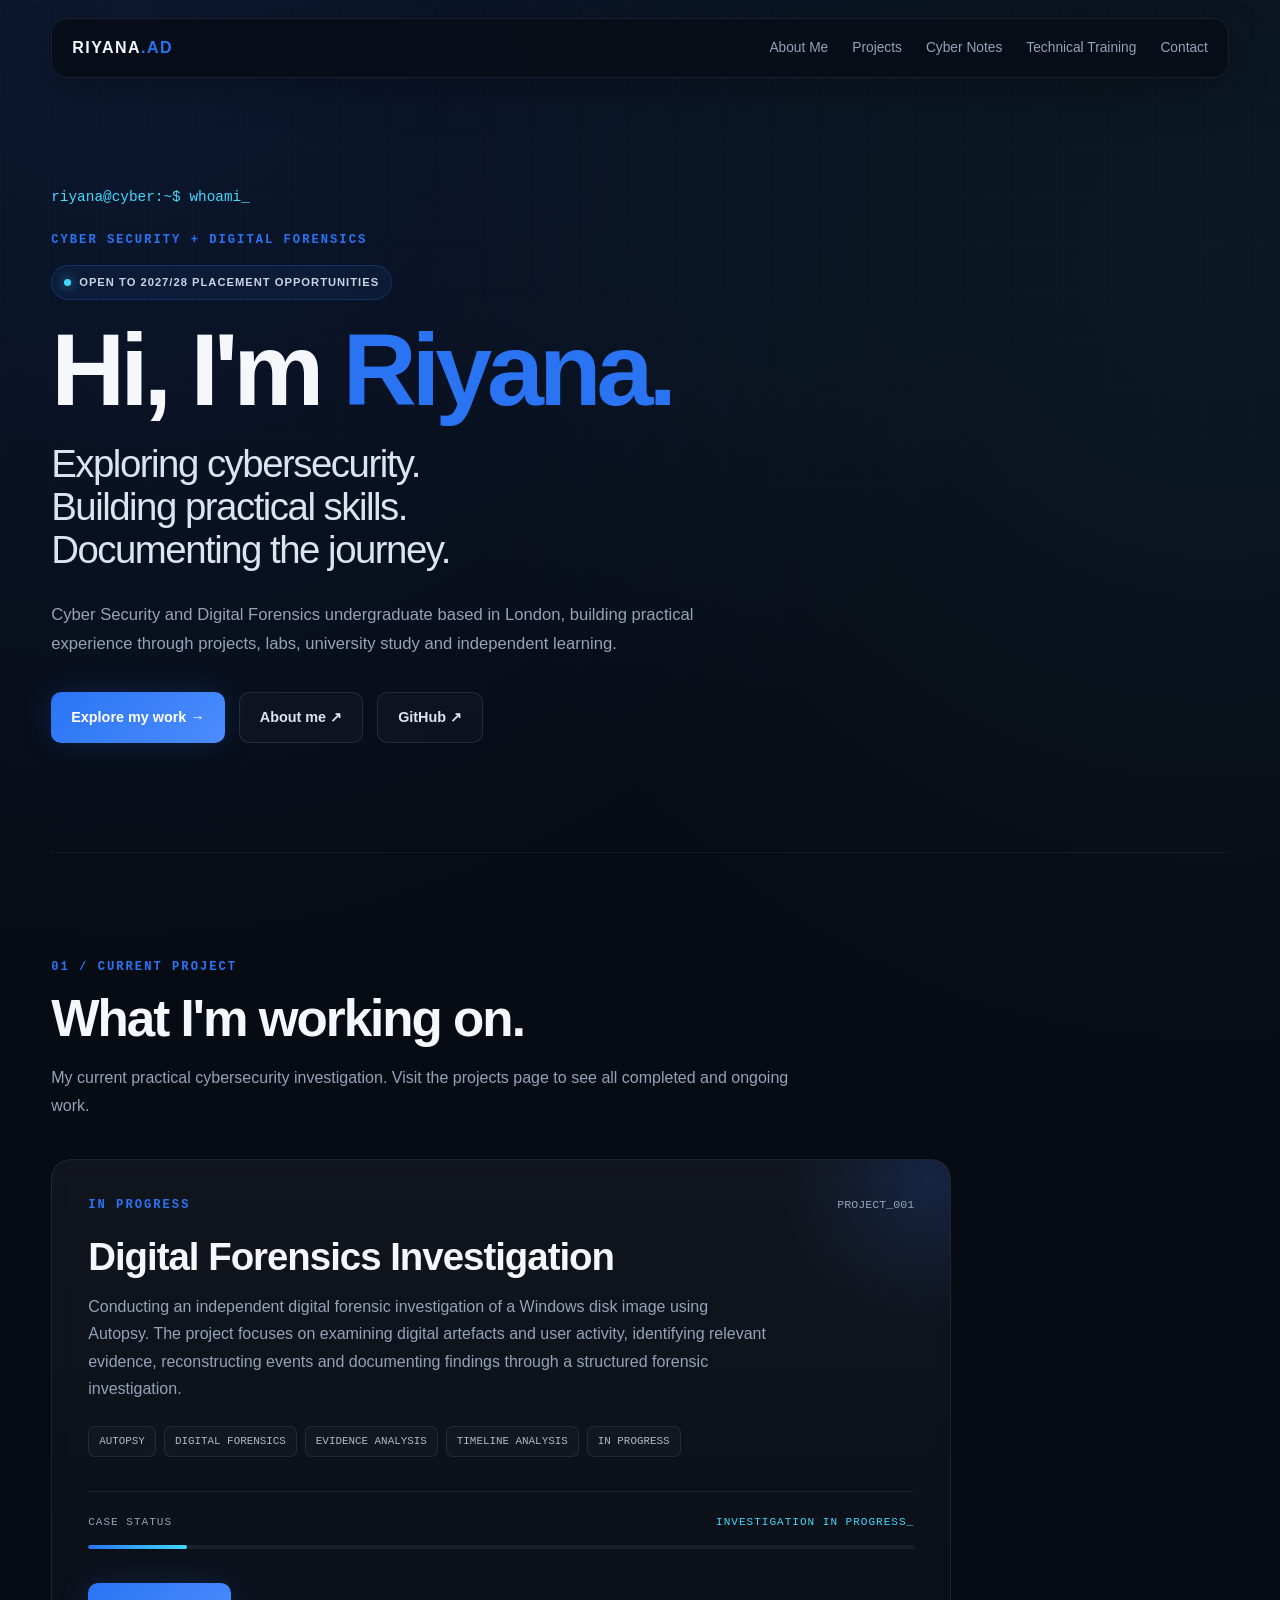
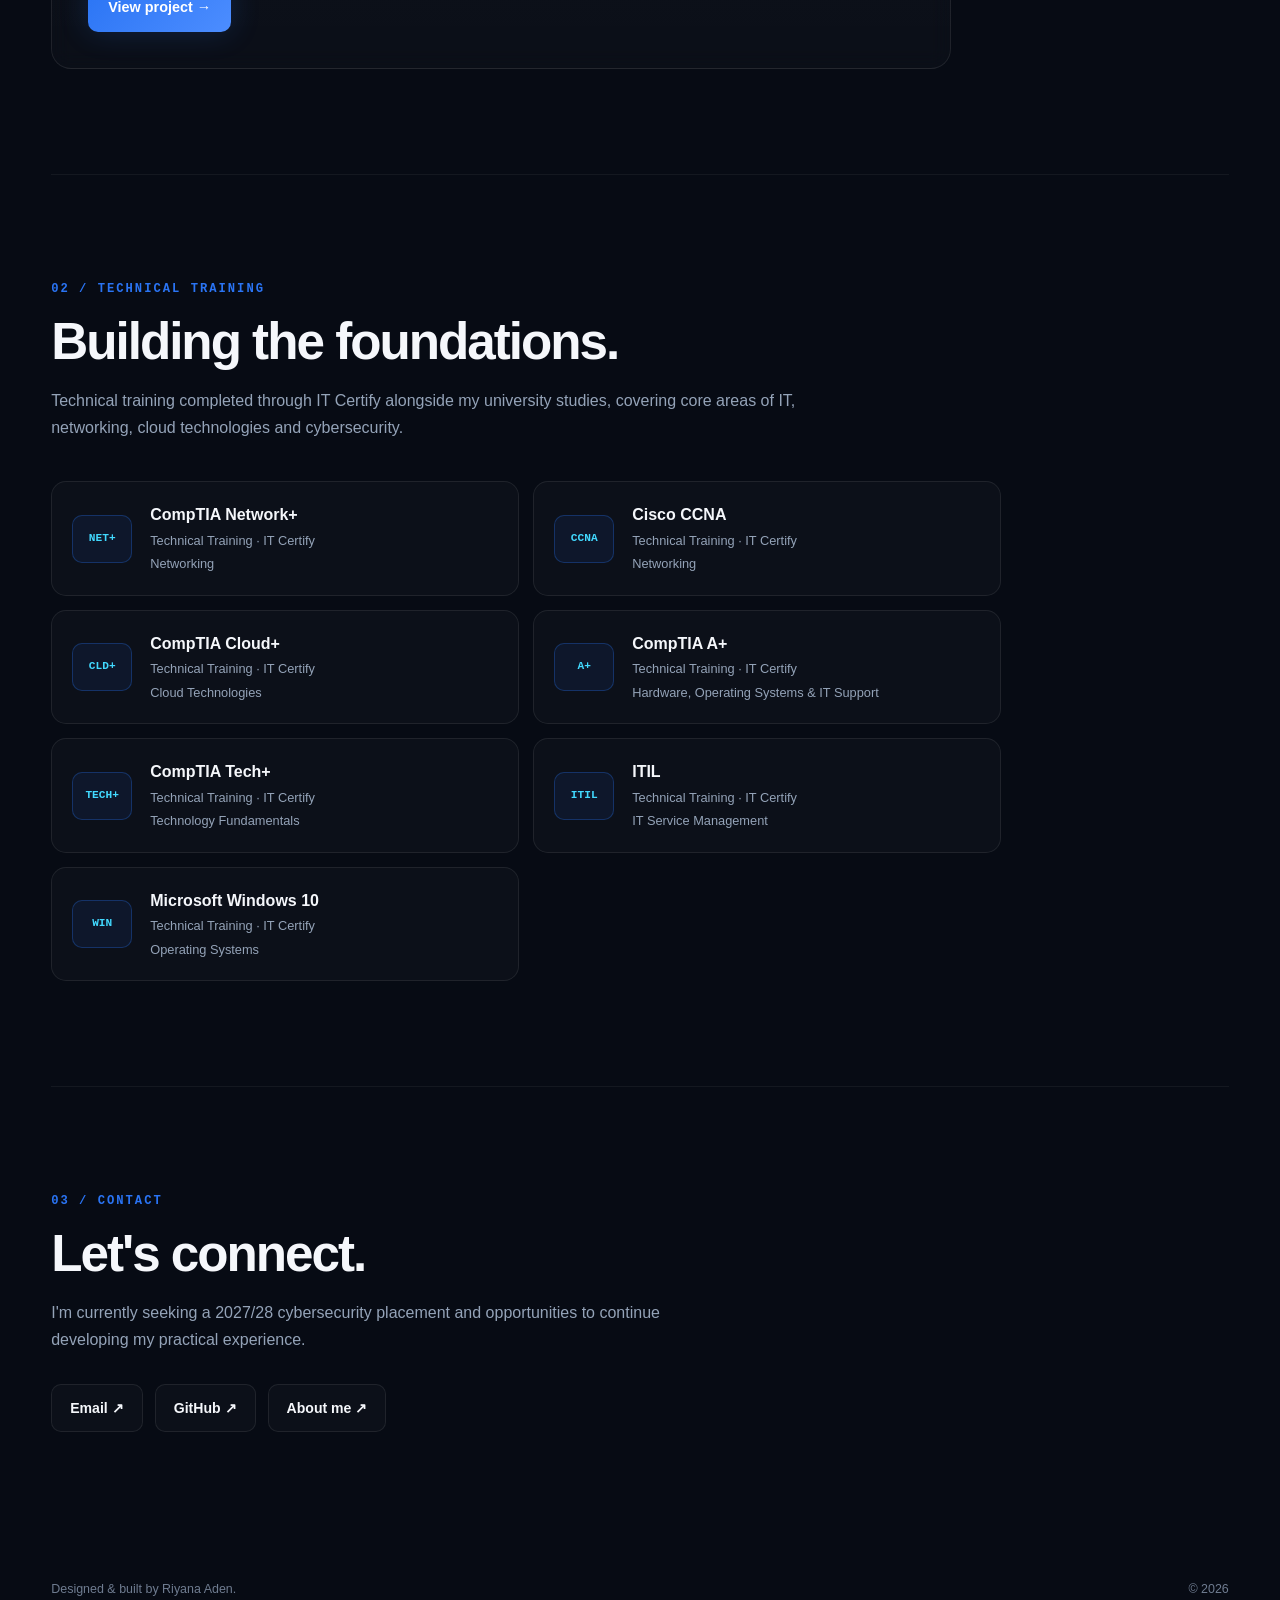
==== commit ff8fbb31: "Refactor navigation links in index.html" ====
--- a/index.html
+++ b/index.html
@@ -34,24 +34,31 @@
 
     <div class="nav-links">
 
-      <a href="about.html">
-        About Me
-      </a>
-
-      <a href="projects.html">
-        Projects
-      </a>
-
-      <a href="#certifications">
-        Technical Training
-      </a>
-
-      <a href="#contact">
-        Contact
-      </a>
-
-    </div>
-
+      <div class="nav-links">
+
+  <div class="nav-links">
+
+  <a href="about.html">
+    About Me
+  </a>
+
+  <a href="projects.html">
+    Projects
+  </a>
+
+  <a href="cyber-notes.html">
+    Cyber Notes
+  </a>
+
+  <a href="index.html#certifications">
+    Technical Training
+  </a>
+
+  <a href="index.html#contact">
+    Contact
+  </a>
+
+</div>
   </nav>
 
 
--- a/style.css
+++ b/style.css
@@ -2391,3 +2391,166 @@
   }
 
 }
+
+/* ========================================
+   CYBER NOTES
+======================================== */
+
+.notes-grid {
+  display: grid;
+  grid-template-columns: repeat(2, minmax(0, 1fr));
+  gap: 18px;
+  max-width: 1000px;
+}
+
+
+.note-card {
+  position: relative;
+  overflow: hidden;
+
+  padding: 30px;
+
+  border: 1px solid var(--border);
+  border-radius: 18px;
+
+  background:
+    linear-gradient(
+      180deg,
+      rgba(255, 255, 255, 0.04),
+      rgba(255, 255, 255, 0.018)
+    );
+
+  transition:
+    transform 0.25s ease,
+    border-color 0.25s ease,
+    box-shadow 0.25s ease;
+}
+
+
+.note-card::before {
+  content: "";
+
+  position: absolute;
+
+  top: -120px;
+  right: -120px;
+
+  width: 260px;
+  height: 260px;
+
+  border-radius: 50%;
+
+  background:
+    radial-gradient(
+      circle,
+      rgba(42, 116, 244, 0.13),
+      transparent 70%
+    );
+}
+
+
+.note-card:hover {
+  transform: translateY(-4px);
+
+  border-color:
+    rgba(42, 116, 244, 0.35);
+
+  box-shadow:
+    0 18px 50px
+    rgba(0, 0, 0, 0.25);
+}
+
+
+.note-topline {
+  position: relative;
+  z-index: 1;
+
+  display: flex;
+  justify-content: space-between;
+  align-items: center;
+
+  gap: 20px;
+}
+
+
+.note-code {
+  color: var(--blue);
+
+  font-family:
+    "Courier New",
+    monospace;
+
+  font-size: 0.72rem;
+
+  font-weight: 700;
+
+  letter-spacing: 1.2px;
+}
+
+
+.note-topic {
+  padding: 5px 8px;
+
+  border:
+    1px solid
+    rgba(42, 116, 244, 0.25);
+
+  border-radius: 7px;
+
+  background:
+    rgba(42, 116, 244, 0.06);
+
+  color: var(--cyan);
+
+  font-family:
+    "Courier New",
+    monospace;
+
+  font-size: 0.62rem;
+
+  font-weight: 700;
+
+  letter-spacing: 1px;
+}
+
+
+.note-card h3 {
+  position: relative;
+  z-index: 1;
+
+  margin-top: 22px;
+
+  font-size:
+    clamp(
+      1.4rem,
+      2.5vw,
+      2rem
+    );
+
+  line-height: 1.2;
+
+  letter-spacing: -0.8px;
+}
+
+
+.note-card > p {
+  position: relative;
+  z-index: 1;
+
+  margin-top: 14px;
+
+  max-width: 650px;
+
+  color: var(--muted);
+
+  line-height: 1.7;
+}
+
+
+@media (max-width: 800px) {
+
+  .notes-grid {
+    grid-template-columns: 1fr;
+  }
+
+}
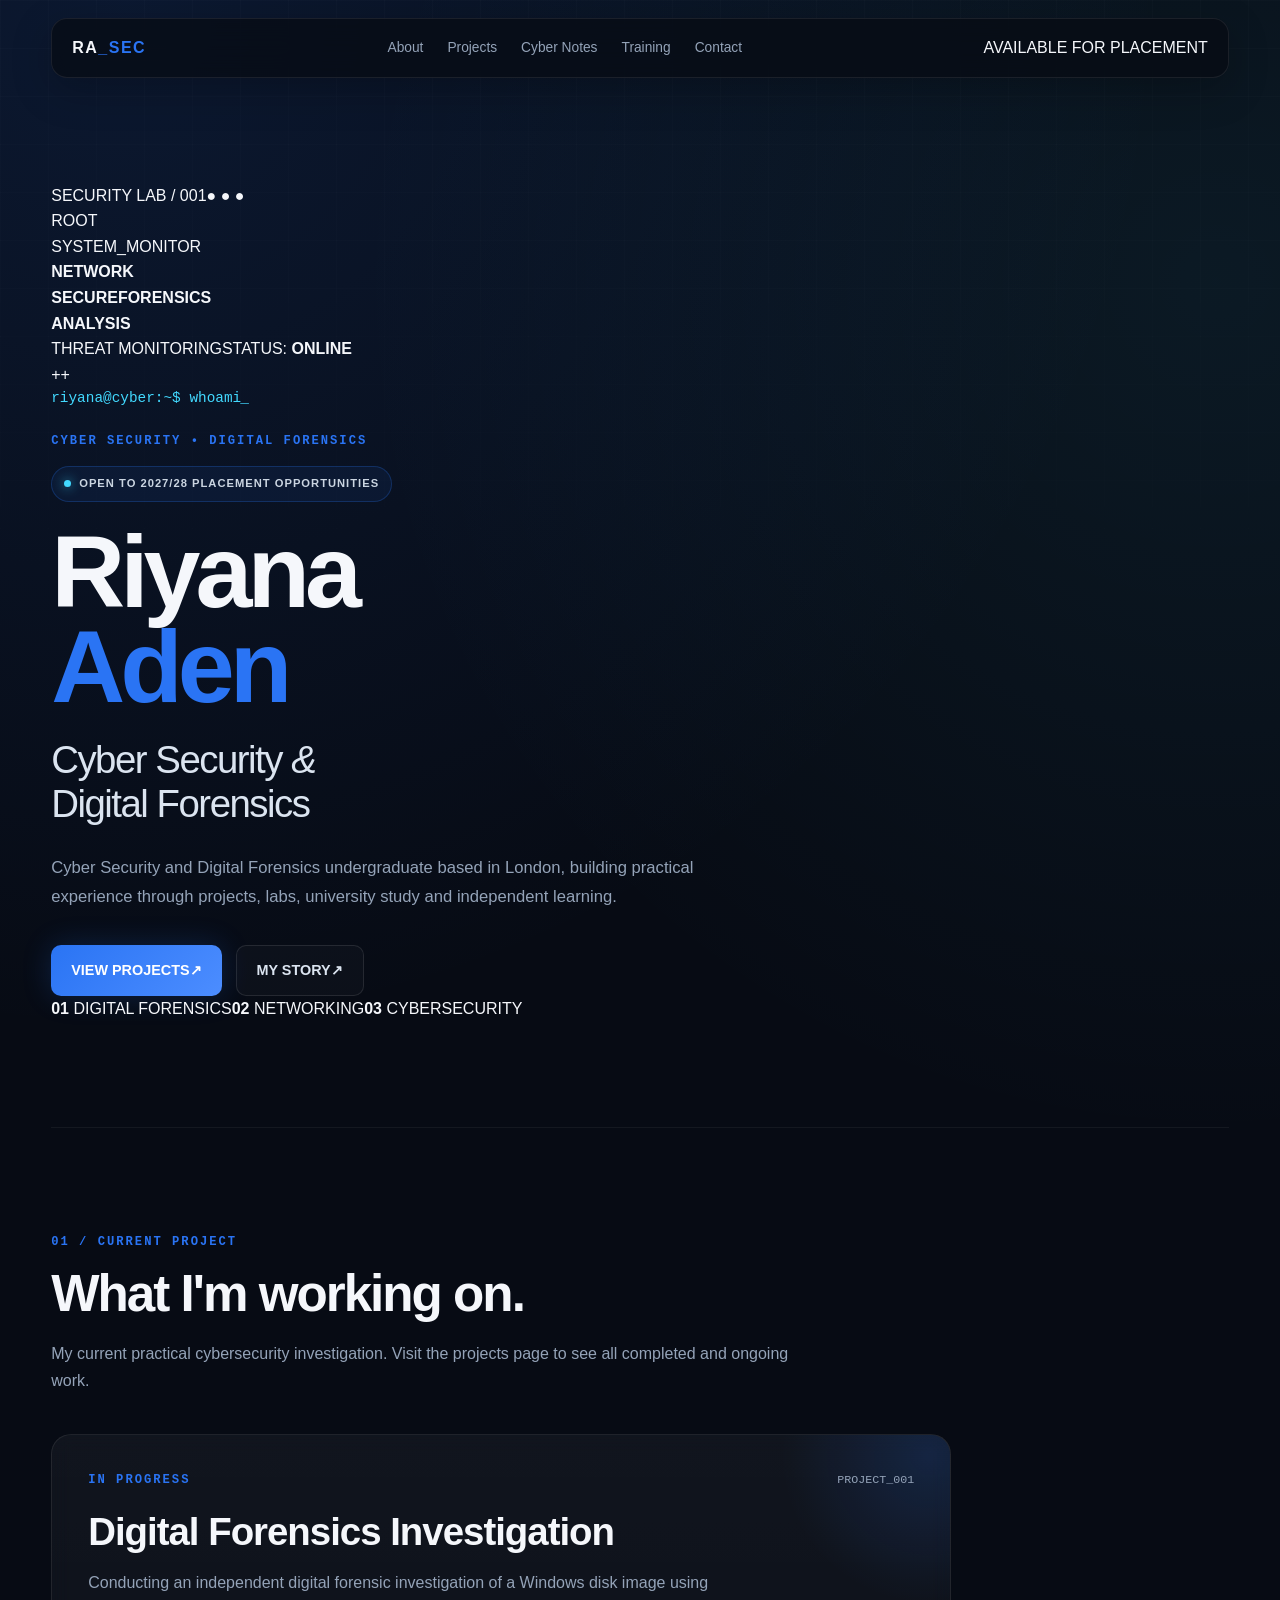
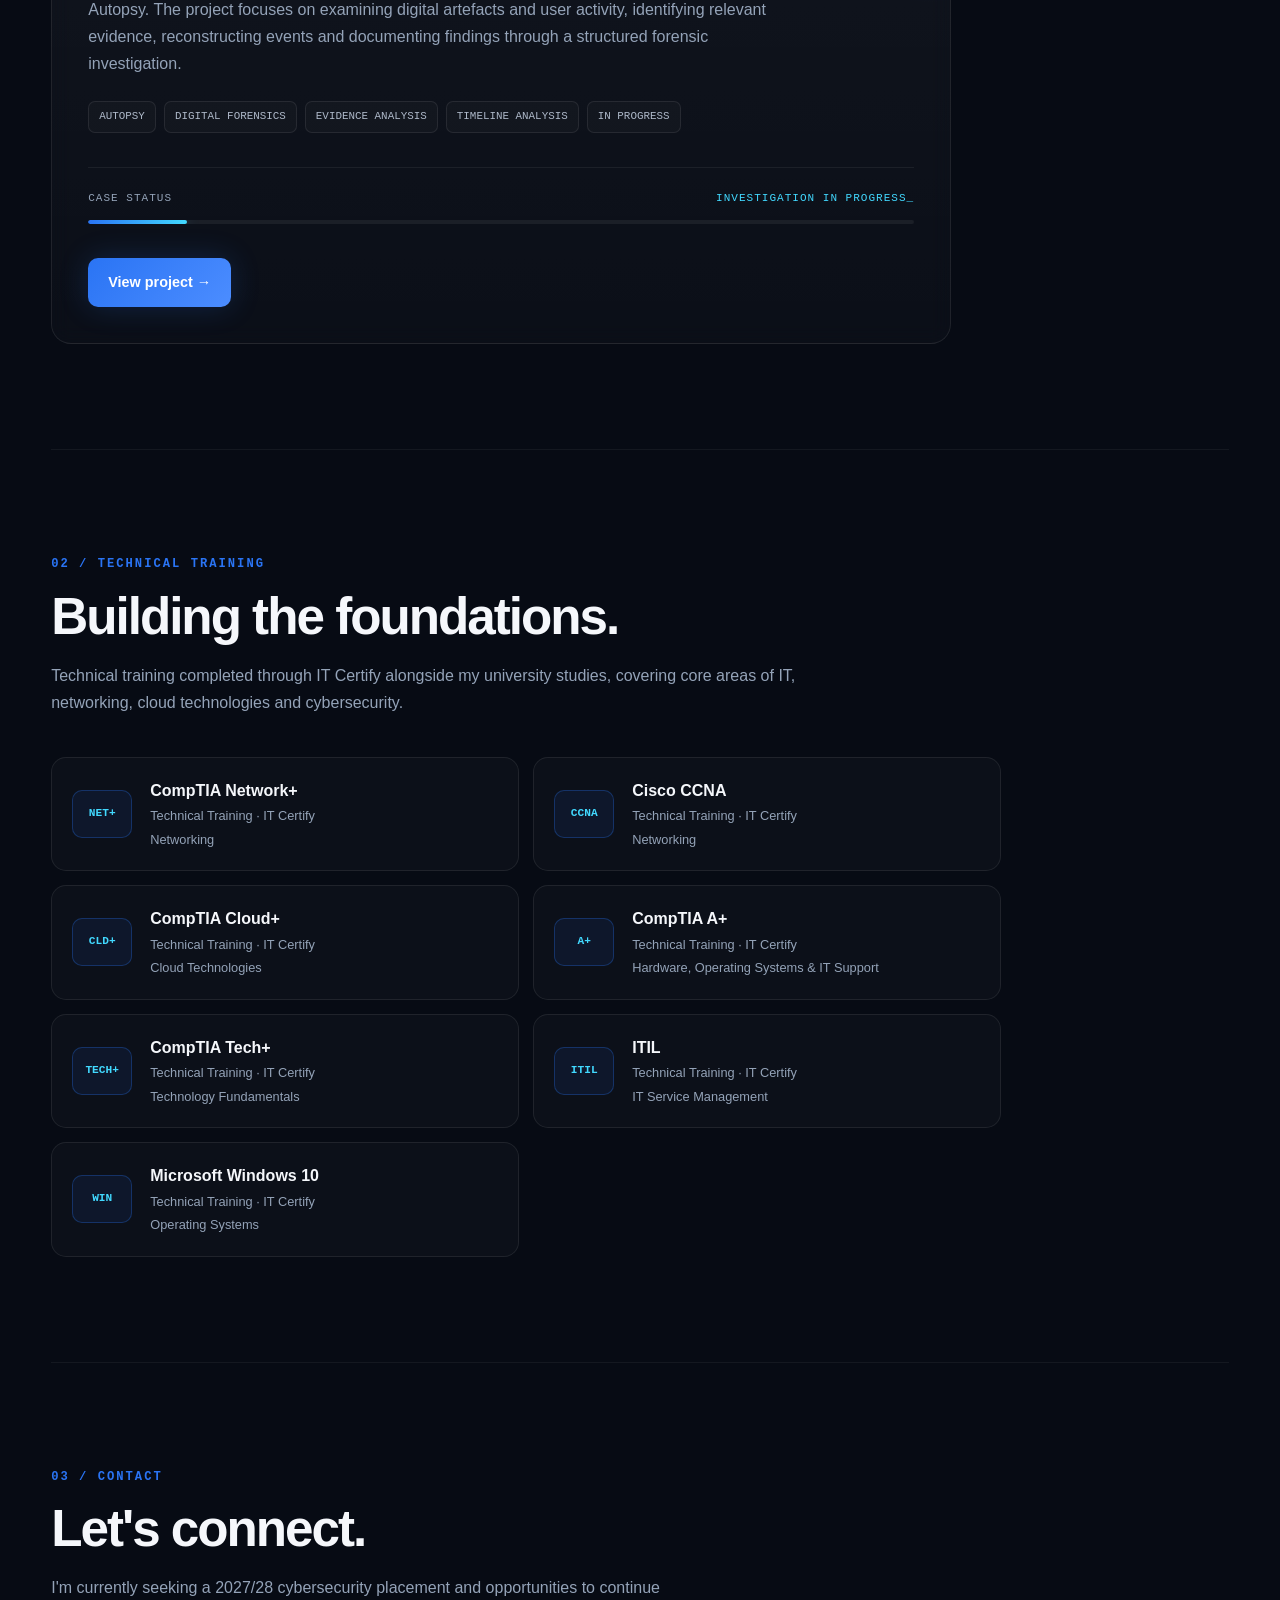
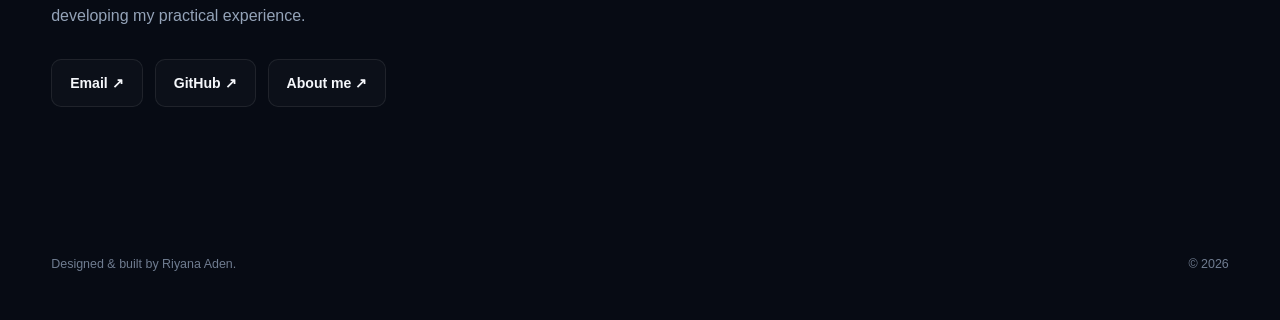
==== commit 00d56c3f: "Redesign homepage hero and navigation in blue cyberpunk style" ====
--- a/index.html
+++ b/index.html
@@ -26,40 +26,15 @@
        NAVIGATION
   ========================== -->
 
-  <nav>
-
-    <a class="logo" href="index.html">
-      RIYANA<span>.AD</span>
-    </a>
-
-    <div class="nav-links">
-
-      <div class="nav-links">
-
+  <nav class="site-nav">
+  <a class="logo" href="index.html">RA<span>_SEC</span></a>
   <div class="nav-links">
-
-  <a href="about.html">
-    About Me
-  </a>
-
-  <a href="projects.html">
-    Projects
-  </a>
-
-  <a href="cyber-notes.html">
-    Cyber Notes
-  </a>
-
-  <a href="index.html#certifications">
-    Technical Training
-  </a>
-
-  <a href="index.html#contact">
-    Contact
-  </a>
-
-</div>
-  </nav>
+    <a href="about.html">About</a><a href="projects.html">Projects</a>
+    <a href="cyber-notes.html">Cyber Notes</a>
+    <a href="index.html#certifications">Training</a><a href="index.html#contact">Contact</a>
+  </div>
+  <a class="nav-status" href="mailto:adenriyana@gmail.com">AVAILABLE FOR PLACEMENT</a>
+</nav>
 
 
   <main>
@@ -69,74 +44,29 @@
          HERO
     ========================== -->
 
-    <section class="hero">
-
-      <p class="terminal">
-        riyana@cyber:~$ whoami<span class="cursor">_</span>
-      </p>
-
-      <p class="eyebrow">
-        CYBER SECURITY + DIGITAL FORENSICS
-      </p>
-
-      <div class="availability">
-
-        <span class="status-dot"></span>
-
-        OPEN TO 2027/28 PLACEMENT OPPORTUNITIES
-
-      </div>
-
-
-      <h1>
-        Hi, I'm <span>Riyana.</span>
-      </h1>
-
-
-      <h2>
-        Exploring cybersecurity.<br>
-        Building practical skills.<br>
-        Documenting the journey.
-      </h2>
-
-
-      <p class="hero-description">
-        Cyber Security and Digital Forensics undergraduate based in London,
-        building practical experience through projects, labs, university
-        study and independent learning.
-      </p>
-
-
-      <div class="hero-buttons">
-
-        <a
-          class="primary-button"
-          href="projects.html"
-        >
-          Explore my work →
-        </a>
-
-
-        <a
-          class="secondary-button"
-          href="about.html"
-        >
-          About me ↗
-        </a>
-
-
-        <a
-          class="secondary-button"
-          href="https://github.com/RiyanaAden"
-          target="_blank"
-          rel="noopener noreferrer"
-        >
-          GitHub ↗
-        </a>
-
-      </div>
-
-    </section>
+    <section class="hero hero-redesign">
+  <div class="hero-orbit" aria-hidden="true"></div>
+  <div class="hero-visual" aria-label="Decorative cybersecurity terminal illustration">
+    <div class="visual-top"><span>SECURITY LAB / 001</span><span class="visual-lights">● ● ●</span></div>
+    <div class="visual-screen"><div class="screen-sidebar"><span>ROOT</span><i></i><i></i><i></i><i></i></div>
+      <div class="screen-main"><div class="screen-title">SYSTEM<span>_</span>MONITOR</div>
+        <div class="screen-lines"><i></i><i></i><i></i><i></i><i></i></div>
+        <div class="screen-panels"><b>NETWORK<br><strong>SECURE</strong></b><b>FORENSICS<br><strong>ANALYSIS</strong></b></div><div class="screen-wave"></div>
+      </div></div>
+    <div class="visual-footer"><span>THREAT MONITORING</span><span>STATUS: <b>ONLINE</b></span></div>
+    <span class="visual-cross cross-one">+</span><span class="visual-cross cross-two">+</span>
+  </div>
+  <div class="hero-copy">
+    <p class="terminal">riyana@cyber:~$ <span>whoami</span><i class="cursor">_</i></p>
+    <p class="eyebrow">CYBER SECURITY <b>•</b> DIGITAL FORENSICS</p>
+    <div class="availability"><span class="status-dot"></span> OPEN TO 2027/28 PLACEMENT OPPORTUNITIES</div>
+    <h1>Riyana<br><span>Aden</span></h1>
+    <h2>Cyber Security <em>&amp;</em><br>Digital Forensics</h2>
+    <p class="hero-description">Cyber Security and Digital Forensics undergraduate based in London, building practical experience through projects, labs, university study and independent learning.</p>
+    <div class="hero-buttons"><a class="primary-button" href="projects.html">VIEW PROJECTS <span>↗</span></a><a class="secondary-button" href="about.html">MY STORY <span>↗</span></a></div>
+    <div class="hero-meta"><span><b>01</b> DIGITAL FORENSICS</span><span><b>02</b> NETWORKING</span><span><b>03</b> CYBERSECURITY</span></div>
+  </div>
+</section>
 
 
 
--- a/style.css
+++ b/style.css
@@ -2554,3 +2554,138 @@
   }
 
 }
+
+
+/* ========================================
+   CYBER NOTE ARTICLE
+======================================== */
+
+.note-article {
+  max-width: 900px;
+}
+
+
+.note-article-meta {
+  display: flex;
+  flex-wrap: wrap;
+  gap: 8px;
+
+  margin-bottom: 45px;
+}
+
+
+.note-article-meta span {
+  padding: 6px 10px;
+
+  border:
+    1px solid
+    rgba(42, 116, 244, 0.25);
+
+  border-radius: 7px;
+
+  background:
+    rgba(42, 116, 244, 0.06);
+
+  color: var(--cyan);
+
+  font-family:
+    "Courier New",
+    monospace;
+
+  font-size: 0.67rem;
+
+  font-weight: 700;
+
+  letter-spacing: 0.8px;
+}
+
+
+.note-article-content {
+  max-width: 760px;
+}
+
+
+.note-article-content h2 {
+  margin-top: 55px;
+  margin-bottom: 18px;
+
+  font-size:
+    clamp(
+      1.5rem,
+      3vw,
+      2.2rem
+    );
+
+  line-height: 1.2;
+
+  letter-spacing: -1px;
+}
+
+
+.note-article-content h2:first-child {
+  margin-top: 0;
+}
+
+
+.note-article-content p {
+  margin-top: 18px;
+
+  color: var(--muted);
+
+  font-size: 1rem;
+
+  line-height: 1.85;
+}
+
+
+.note-source {
+  margin-top: 65px;
+
+  padding: 24px;
+
+  border:
+    1px solid
+    rgba(42, 116, 244, 0.22);
+
+  border-radius: 14px;
+
+  background:
+    rgba(42, 116, 244, 0.045);
+}
+
+
+.note-source p {
+  margin-top: 0;
+
+  color: var(--blue);
+
+  font-family:
+    "Courier New",
+    monospace;
+
+  font-size: 0.67rem;
+
+  font-weight: 700;
+
+  letter-spacing: 1.5px;
+}
+
+
+.note-source a {
+  display: inline-block;
+
+  margin-top: 8px;
+
+  color: var(--text-soft);
+
+  font-size: 0.9rem;
+
+  line-height: 1.5;
+
+  transition: color 0.2s ease;
+}
+
+
+.note-source a:hover {
+  color: var(--cyan);
+}
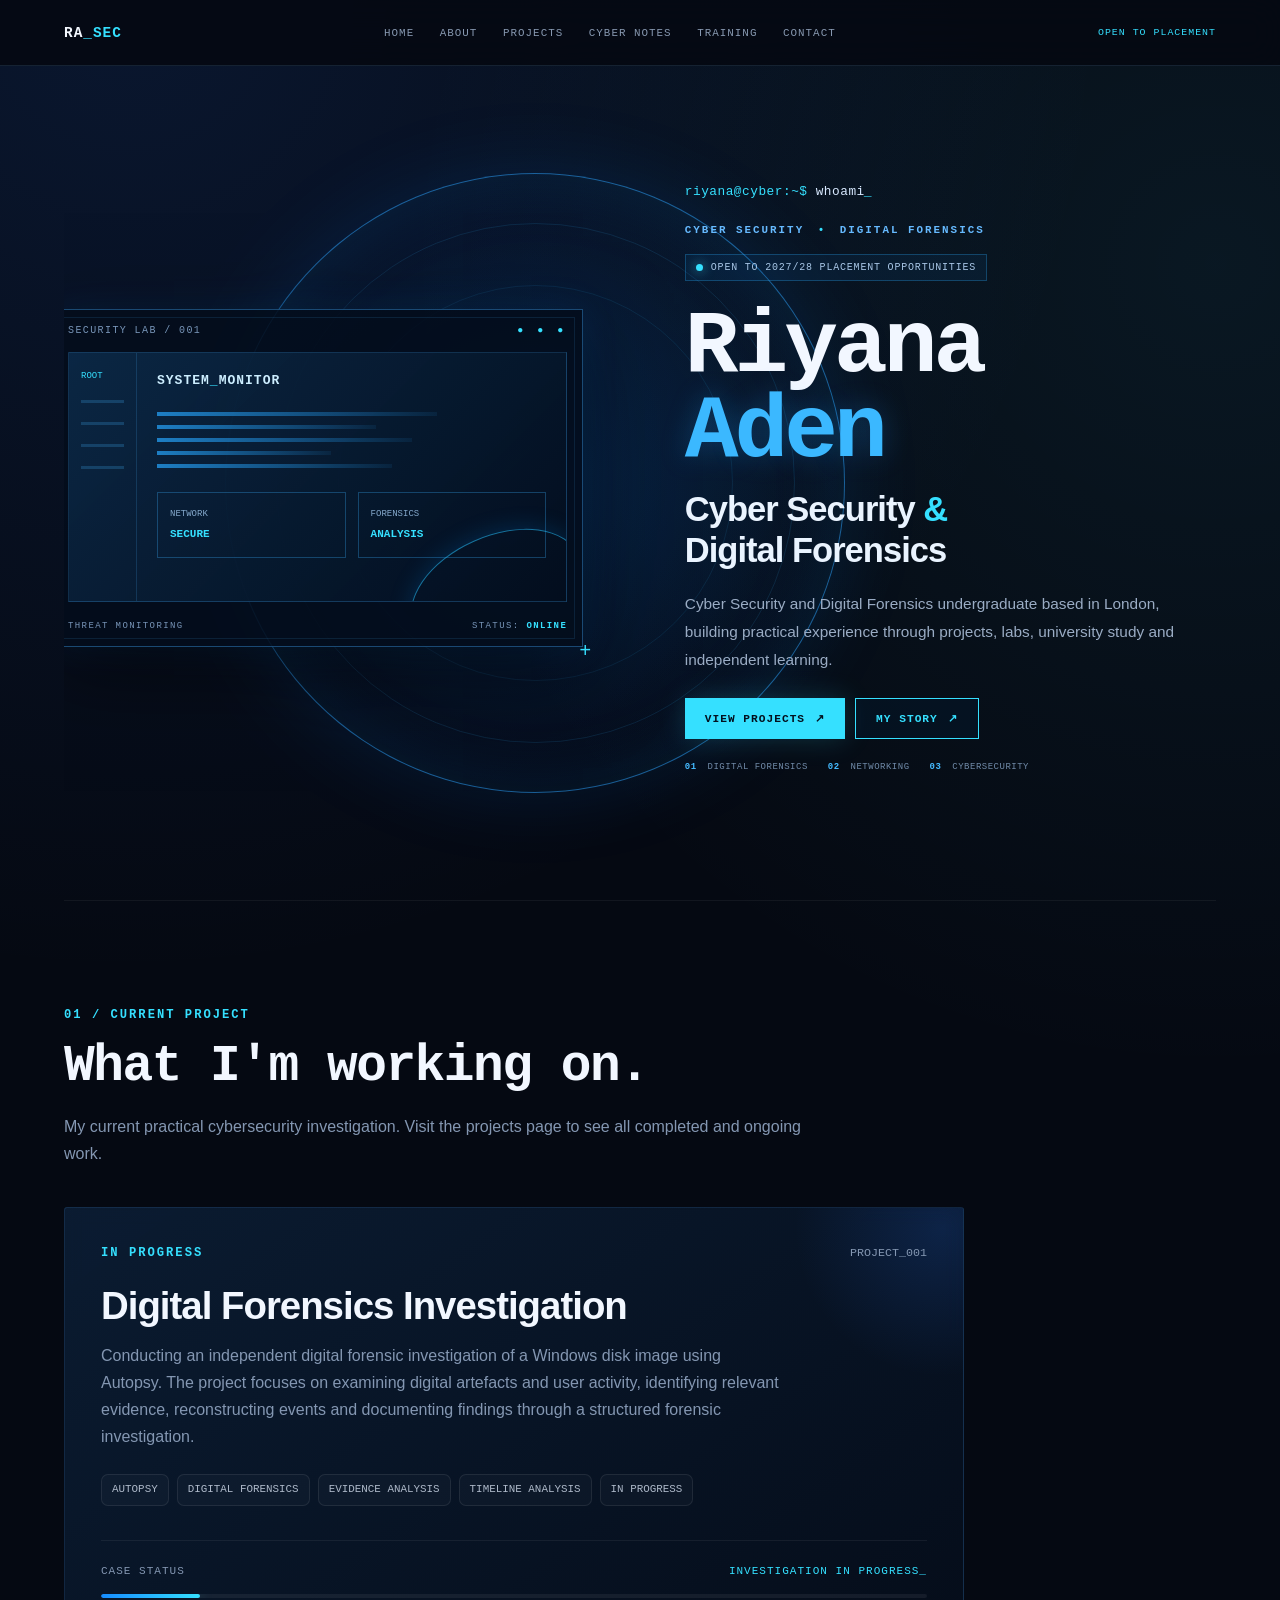
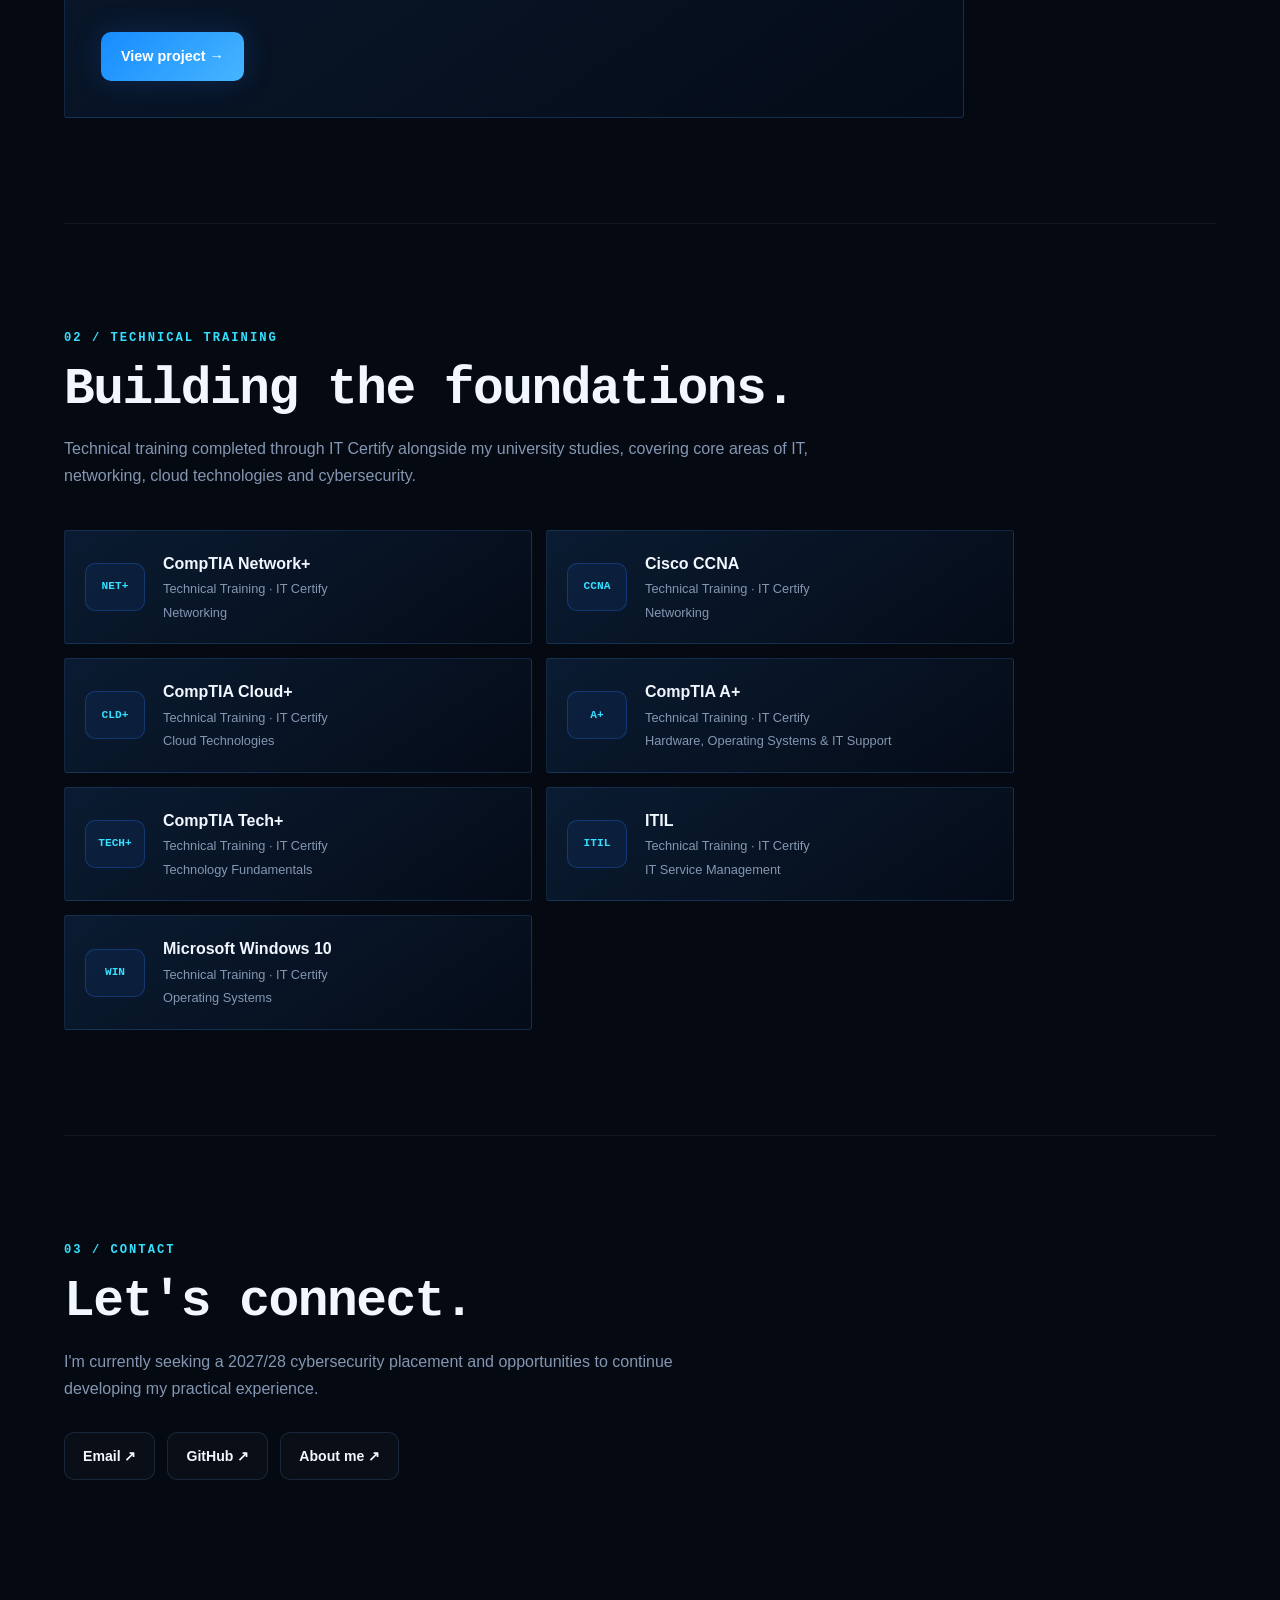
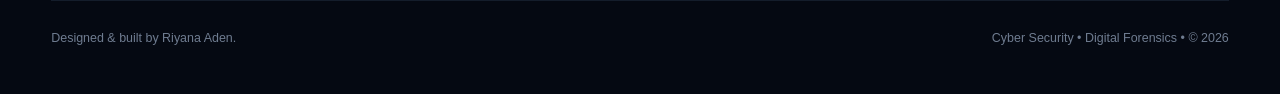
==== commit d6464146: "Polish shared navigation and unify portfolio pages" ====
--- a/index.html
+++ b/index.html
@@ -17,6 +17,7 @@
   >
 
   <link rel="stylesheet" href="style.css">
+  <meta name="theme-color" content="#07111f">
 </head>
 
 
@@ -27,13 +28,16 @@
   ========================== -->
 
   <nav class="site-nav">
-  <a class="logo" href="index.html">RA<span>_SEC</span></a>
-  <div class="nav-links">
-    <a href="about.html">About</a><a href="projects.html">Projects</a>
-    <a href="cyber-notes.html">Cyber Notes</a>
-    <a href="index.html#certifications">Training</a><a href="index.html#contact">Contact</a>
-  </div>
-  <a class="nav-status" href="mailto:adenriyana@gmail.com">AVAILABLE FOR PLACEMENT</a>
+<a class="logo" href="index.html" aria-label="Riyana Aden home">RA<span>_SEC</span></a>
+<div class="nav-links" aria-label="Main navigation">
+<a href="index.html" class="active" aria-current="page">Home</a>
+<a href="about.html">About</a>
+<a href="projects.html">Projects</a>
+<a href="cyber-notes.html">Cyber Notes</a>
+<a href="index.html#certifications">Training</a>
+<a href="index.html#contact">Contact</a>
+</div>
+<a class="nav-status" href="mailto:adenriyana@gmail.com"><span class="status-dot"></span> OPEN TO PLACEMENT</a>
 </nav>
 
 
@@ -453,17 +457,10 @@
        FOOTER
   ========================== -->
 
-  <footer>
-
-    <p>
-      Designed & built by Riyana Aden.
-    </p>
-
-    <p>
-      © 2026
-    </p>
-
-  </footer>
+  <footer class="site-footer">
+<p>Designed &amp; built by Riyana Aden.</p>
+<p>Cyber Security <span>•</span> Digital Forensics <span>•</span> © 2026</p>
+</footer>
 
 
 </body>
--- a/style.css
+++ b/style.css
@@ -2689,3 +2689,43 @@
 .note-source a:hover {
   color: var(--cyan);
 }
+
+/* BLUE CYBERPUNK REDESIGN */
+@import url('https://fonts.googleapis.com/css2?family=DM+Mono:wght@400;500&family=Space+Grotesk:wght@400;500;600;700&family=Space+Mono:wght@400;700&display=swap');
+:root{--bg:#050912;--bg-soft:#091426;--blue:#168cff;--blue-light:#46b5ff;--cyan:#35e0ff;--text:#f2f7ff;--text-soft:#cbd9eb;--muted:#8497b2;--border:rgba(115,180,255,.15);--border-blue:rgba(22,140,255,.4)}
+body{background-color:var(--bg);background-image:radial-gradient(1px 1px at 8% 12%,rgba(210,235,255,.8) 50%,transparent 100%),radial-gradient(1px 1px at 22% 72%,rgba(210,235,255,.65) 50%,transparent 100%),radial-gradient(1px 1px at 48% 18%,rgba(210,235,255,.7) 50%,transparent 100%),radial-gradient(1px 1px at 74% 36%,rgba(210,235,255,.65) 50%,transparent 100%),radial-gradient(1px 1px at 91% 80%,rgba(210,235,255,.75) 50%,transparent 100%),radial-gradient(ellipse at 52% 40%,rgba(0,100,210,.12),transparent 42%),#050912;font-family:'Space Grotesk','Segoe UI',sans-serif}
+body::before{opacity:.35;background-size:54px 54px}
+.site-nav{position:sticky;top:0;z-index:1000;width:100%;min-height:66px;margin:0;padding:0 max(5%,calc((100% - 1180px)/2));display:flex;align-items:center;justify-content:space-between;gap:24px;background:rgba(5,9,18,.88);border:0;border-bottom:1px solid rgba(130,180,230,.14);border-radius:0;box-shadow:none;backdrop-filter:blur(16px)}
+.logo{color:#f4f8ff;font:700 .9rem 'Space Mono',monospace;letter-spacing:1px}.logo span{color:var(--cyan)}
+.nav-links{gap:clamp(12px,2vw,28px)}.nav-links a,.nav-status{color:#8798b0;font:500 .68rem 'DM Mono',monospace;text-transform:uppercase;letter-spacing:1px}.nav-links a:hover,.nav-status:hover{color:var(--cyan)}.nav-links a::after{background:var(--cyan)}.nav-status{white-space:nowrap;font-size:.62rem;color:var(--cyan)}
+main{width:min(1180px,90%)}
+.hero-redesign{position:relative;isolation:isolate;width:100%;max-width:none;min-height:calc(100vh - 66px);padding:90px 0 100px;display:grid;grid-template-columns:minmax(0,1fr) minmax(0,1fr);align-items:center;gap:clamp(38px,7vw,100px);border:0;overflow:hidden}
+.hero-orbit{position:absolute;z-index:-1;width:min(52vw,620px);aspect-ratio:1;border-radius:50%;left:14%;top:50%;transform:translateY(-50%);border:1px solid rgba(42,163,255,.55);background:radial-gradient(circle,rgba(0,125,255,.18),rgba(0,91,190,.1) 48%,rgba(0,50,120,.04) 68%,transparent 70%);box-shadow:inset 0 0 70px rgba(0,145,255,.15),0 0 80px rgba(0,120,255,.13)}
+.hero-orbit::before,.hero-orbit::after{content:"";position:absolute;inset:8%;border:1px solid rgba(57,185,255,.12);border-radius:50%}.hero-orbit::after{inset:18%;border-color:rgba(57,185,255,.1)}
+.hero-visual{position:relative;z-index:1;min-height:310px;padding:15px;border:1px solid rgba(65,171,255,.38);background:rgba(4,13,28,.88);box-shadow:0 24px 80px rgba(0,0,0,.5),0 0 35px rgba(0,136,255,.12);transform:translateX(-12px)}
+.hero-visual::before{content:"";position:absolute;inset:7px;border:1px solid rgba(70,177,255,.12);pointer-events:none}
+.visual-top,.visual-footer{display:flex;justify-content:space-between;align-items:center;color:#7895b8;font:10px 'DM Mono',monospace;letter-spacing:1.4px}.visual-lights{color:var(--cyan);letter-spacing:4px}
+.visual-screen{display:grid;grid-template-columns:68px 1fr;min-height:250px;margin:16px 0;border:1px solid rgba(70,177,255,.2);background:linear-gradient(135deg,rgba(13,49,83,.72),rgba(3,13,29,.95))}
+.screen-sidebar{display:flex;flex-direction:column;gap:19px;padding:18px 12px;border-right:1px solid rgba(70,177,255,.18);color:var(--cyan);font:9px 'DM Mono',monospace}.screen-sidebar i{width:100%;height:3px;background:rgba(65,177,255,.22)}
+.screen-main{position:relative;overflow:hidden;padding:20px}.screen-title{color:#cdeeff;font:700 13px 'Space Mono',monospace;letter-spacing:1px}.screen-title span{color:var(--cyan)}
+.screen-lines{display:grid;gap:9px;width:72%;margin-top:24px}.screen-lines i{height:4px;background:linear-gradient(90deg,rgba(38,166,255,.7),rgba(38,166,255,.08))}.screen-lines i:nth-child(2){width:78%}.screen-lines i:nth-child(3){width:91%}.screen-lines i:nth-child(4){width:62%}.screen-lines i:nth-child(5){width:84%}
+.screen-panels{display:flex;gap:12px;margin-top:24px}.screen-panels b{flex:1;padding:12px;border:1px solid rgba(56,176,255,.3);color:#85a9cc;font:9px 'DM Mono',monospace;line-height:2}.screen-panels strong{color:var(--cyan);font-size:11px}
+.screen-wave{position:absolute;right:-20px;bottom:-45px;width:180px;height:110px;border:1px solid rgba(38,193,255,.55);border-radius:50%;transform:rotate(-24deg);box-shadow:0 0 25px rgba(0,150,255,.2)}
+.visual-footer{padding-top:3px;font-size:9px}.visual-footer b{color:var(--cyan)}.visual-cross{position:absolute;color:var(--cyan);font:20px 'DM Mono',monospace}.cross-one{top:-17px;left:-9px}.cross-two{bottom:-17px;right:-9px}
+.hero-copy{position:relative;z-index:2;max-width:560px}.terminal{margin-bottom:25px;color:var(--cyan);font:500 .8rem 'DM Mono',monospace;letter-spacing:.5px}.terminal span{color:#d8e9ff}
+.eyebrow{color:#66baff;font:700 .68rem 'DM Mono',monospace;letter-spacing:2px}.eyebrow b{color:var(--cyan);padding:0 5px}
+.availability{margin-top:18px;padding:7px 10px;border-radius:0;border:1px solid rgba(45,175,255,.28);background:rgba(15,125,220,.08);color:#a9c7e7;font:10px 'DM Mono',monospace;letter-spacing:.8px}
+.hero-redesign h1{margin:24px 0 14px;font:700 clamp(3.4rem,7vw,6rem)/.95 'Space Mono',monospace;letter-spacing:-4px}.hero-redesign h1 span{color:#3bb8ff;text-shadow:0 0 28px rgba(37,158,255,.28)}
+.hero-redesign h2{max-width:none;color:#eaf4ff;font:700 clamp(1.45rem,2.7vw,2.2rem)/1.18 'Space Grotesk',sans-serif;letter-spacing:-1px}.hero-redesign h2 em{color:var(--cyan);font-style:normal}
+.hero-redesign .hero-description{max-width:520px;margin-top:20px;color:#9aacc4;font-size:.96rem;line-height:1.8}.hero-redesign .hero-buttons{margin-top:25px;gap:10px}
+.hero-redesign .primary-button,.hero-redesign .secondary-button{border-radius:0;padding:13px 20px;font:700 .7rem 'DM Mono',monospace;letter-spacing:1px}
+.hero-redesign .primary-button{background:var(--cyan);color:#03101e;box-shadow:0 0 28px rgba(53,224,255,.18)}.hero-redesign .primary-button:hover{background:#8beeff;box-shadow:0 0 32px rgba(53,224,255,.3)}
+.hero-redesign .secondary-button{border:1px solid var(--cyan);background:rgba(0,30,60,.28);color:var(--cyan)}.hero-redesign .secondary-button:hover{background:rgba(53,224,255,.1);border-color:#9bf2ff}.hero-redesign .hero-buttons a span{margin-left:10px}
+.hero-meta{display:flex;flex-wrap:wrap;gap:14px 20px;margin-top:23px;color:#718ba9;font:9px 'DM Mono',monospace;letter-spacing:.5px}.hero-meta b{color:#44baff;margin-right:5px}
+.section-number,.project-status{color:var(--cyan)}.section-heading h2,.about-section h2,.about-back h2,.contact-section h2{font-family:'Space Mono',monospace;letter-spacing:-1.5px}
+.project-card,.cert-card,.work-card,.explore-card,.note-card,.education-card{border-radius:3px;border-color:rgba(77,166,255,.17);background:linear-gradient(145deg,rgba(13,35,62,.72),rgba(5,13,27,.75))}
+.project-card:hover,.cert-card:hover,.work-card:hover,.explore-card:hover,.note-card:hover{border-color:rgba(53,190,255,.5)}.project-card h3,.work-card h3,.cert-card h3{font-family:'Space Grotesk',sans-serif}
+footer{border-top:1px solid rgba(130,180,230,.12)}
+@media(max-width:900px){.site-nav{padding:0 5%}.nav-status{display:none}.hero-redesign{grid-template-columns:1fr;gap:40px;padding:65px 0 80px}.hero-visual{width:min(100%,560px);transform:none}.hero-orbit{width:min(80vw,560px);left:10%;top:27%}.hero-copy{max-width:680px}}
+@media(max-width:600px){.site-nav{min-height:60px}.nav-links{gap:12px}.nav-links a{font-size:.58rem}.hero-redesign{min-height:auto;padding:55px 0 75px}.hero-redesign h1{font-size:3.4rem;letter-spacing:-2px}.hero-visual{min-height:260px;padding:11px}.visual-screen{min-height:205px;grid-template-columns:52px 1fr}.screen-main{padding:14px}.screen-panels{margin-top:17px}.hero-meta{gap:10px 14px}}
+@media(prefers-reduced-motion:reduce){html{scroll-behavior:auto}*,*::before,*::after{animation-duration:.01ms!important;transition-duration:.01ms!important}}
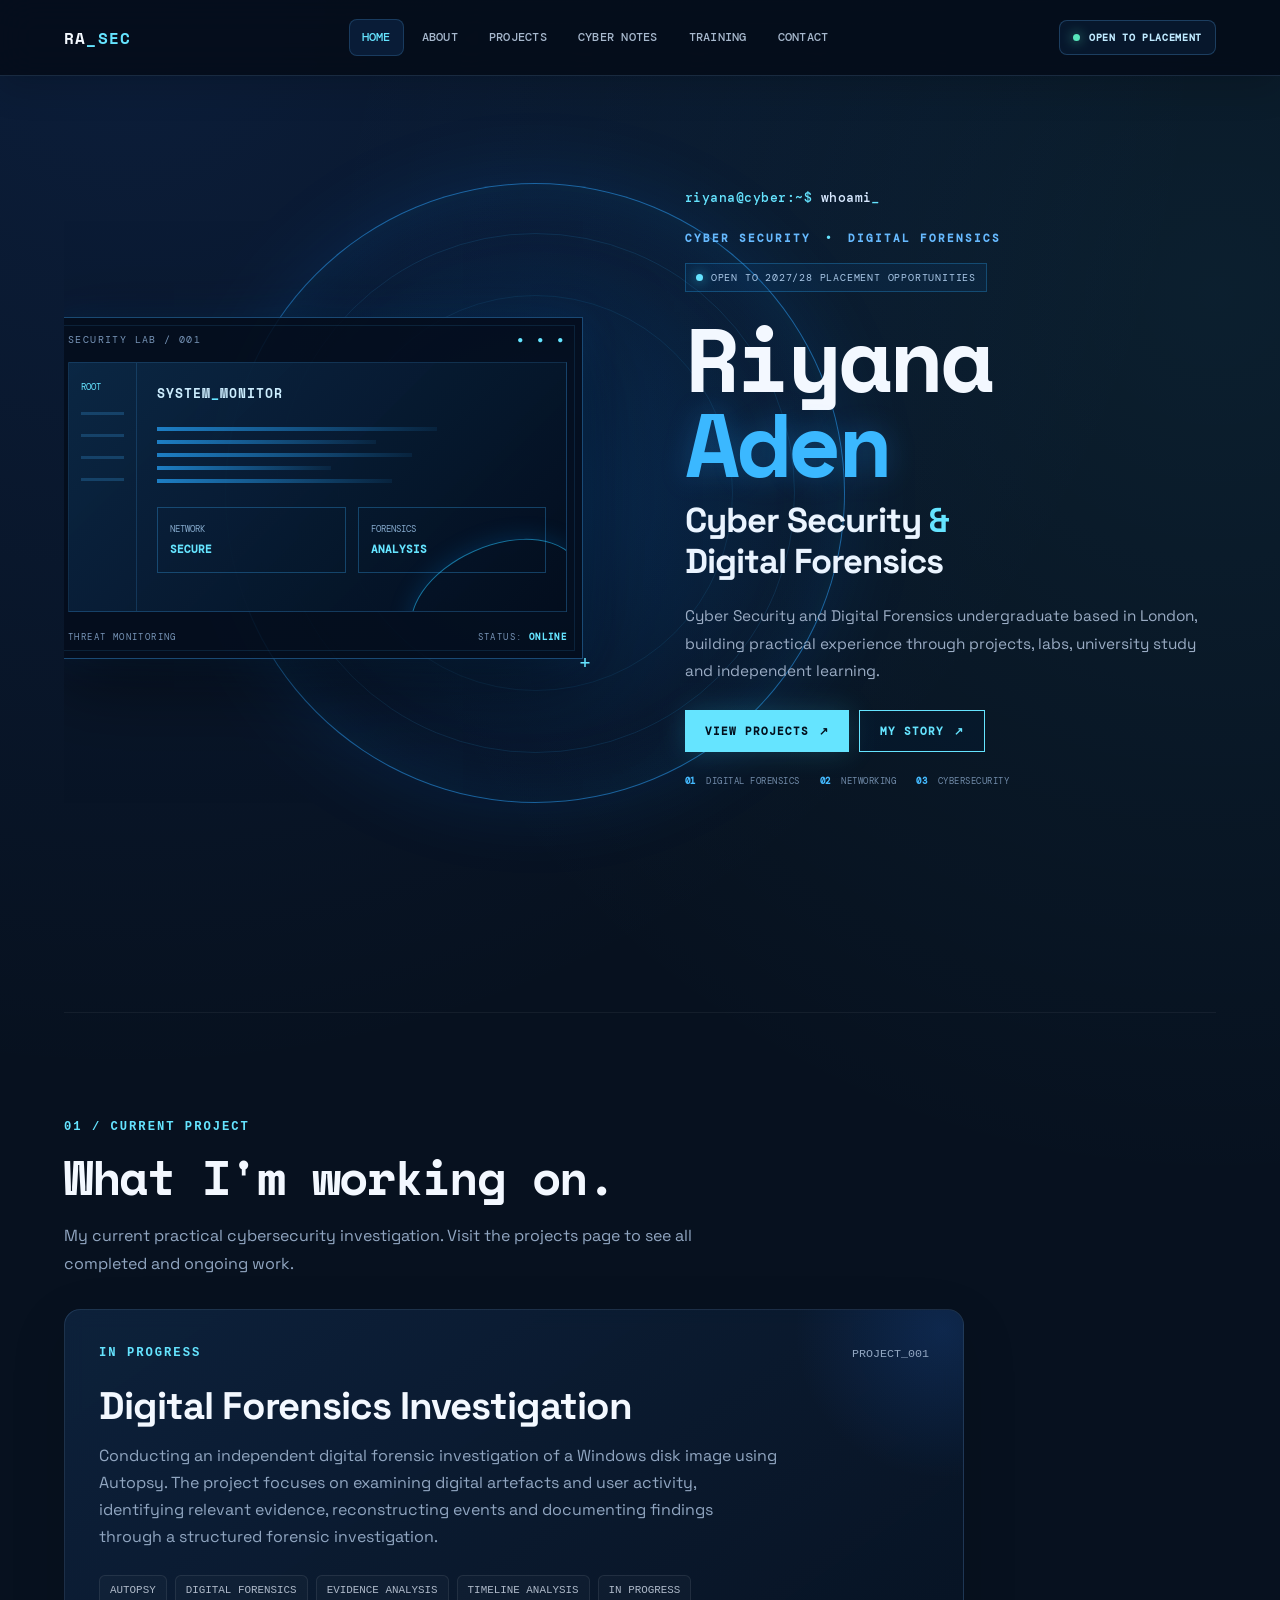
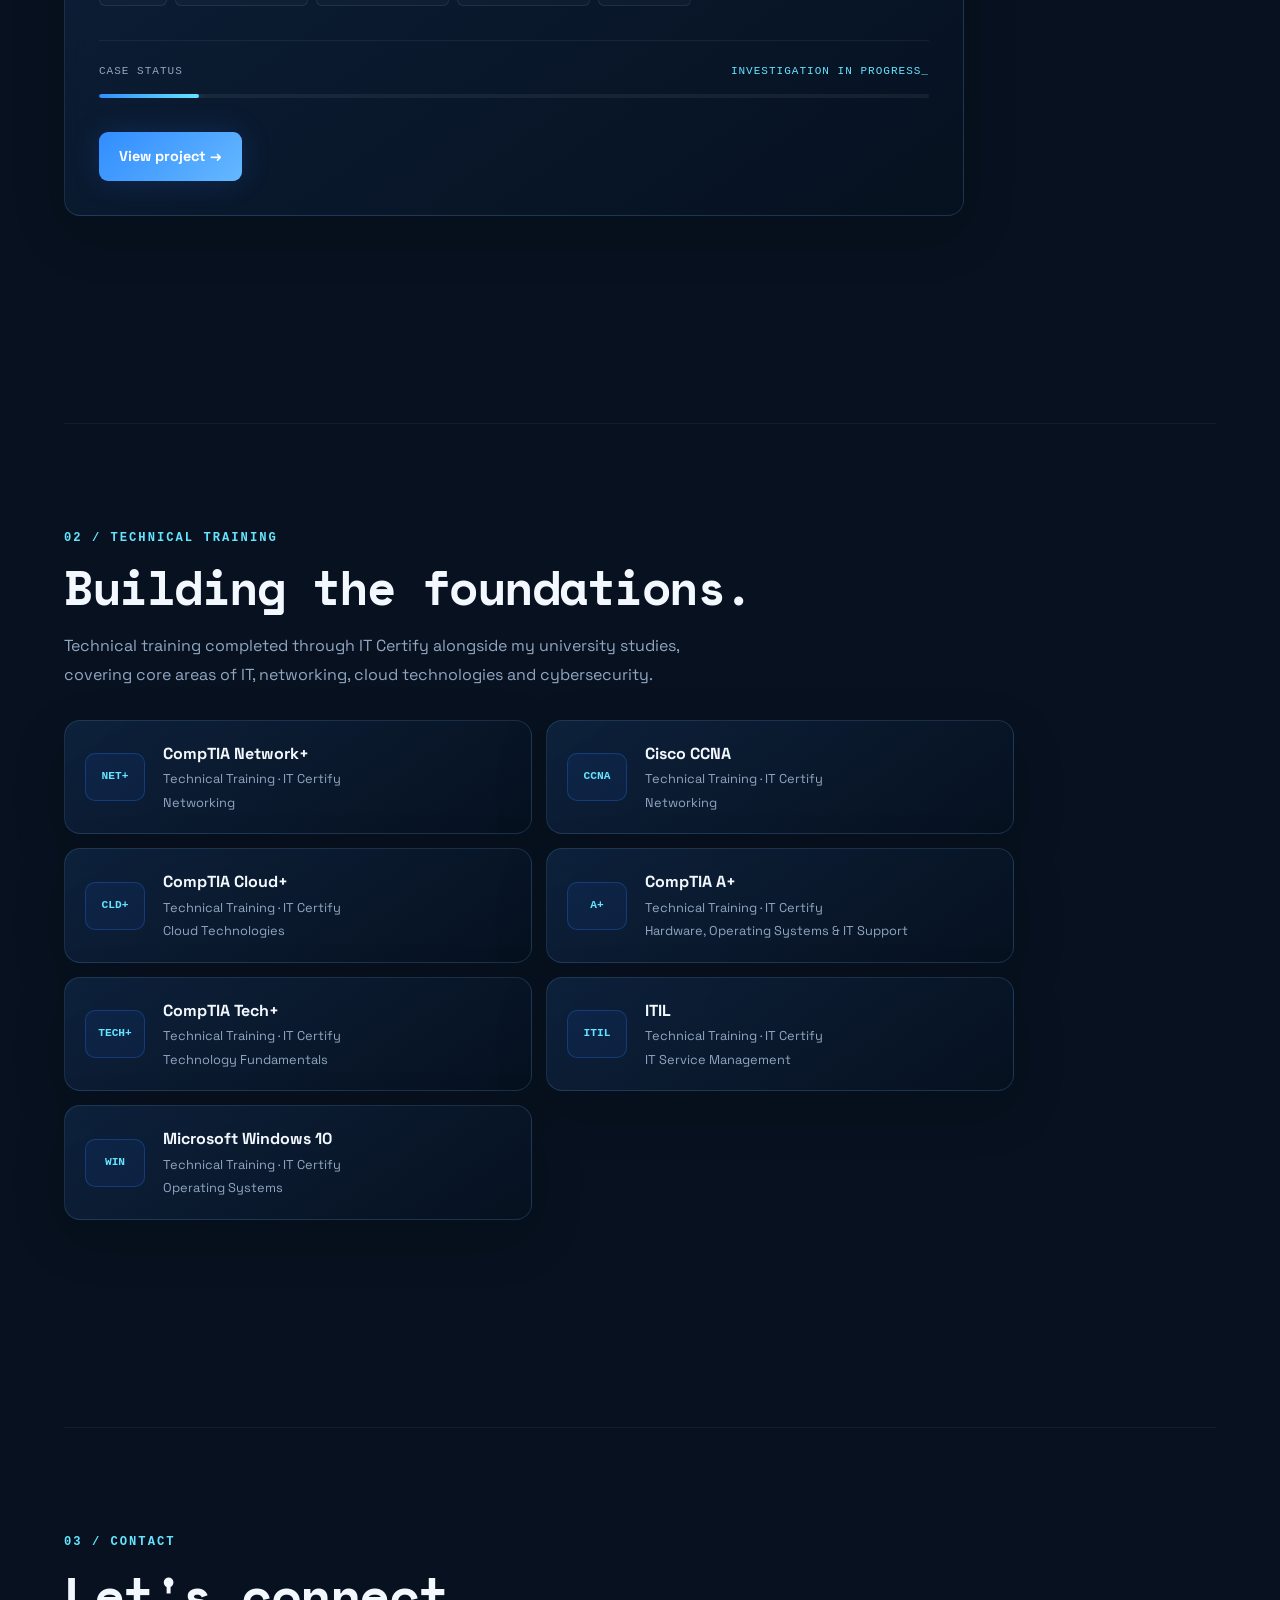
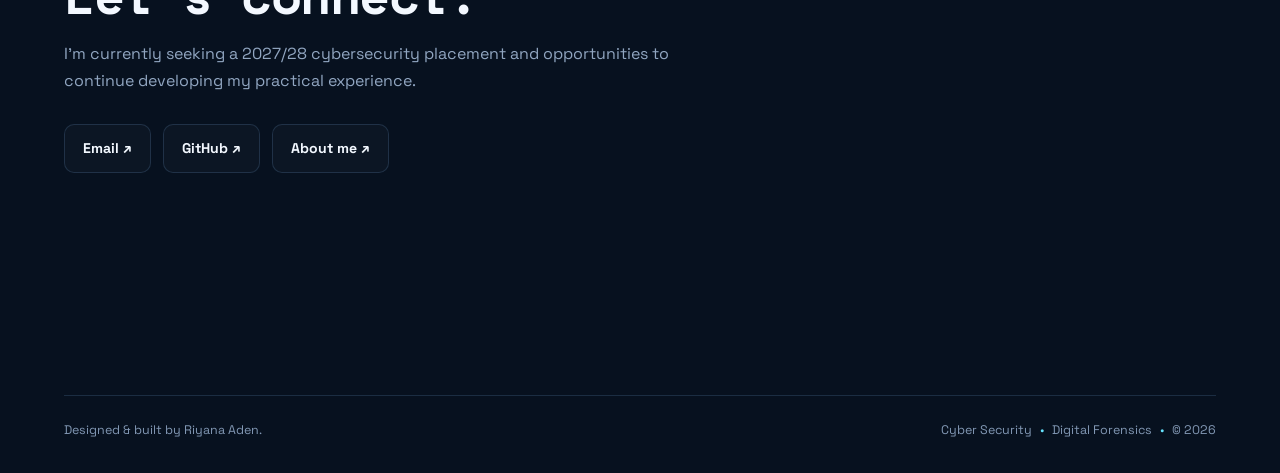
==== commit eb9d25d1: "Finish shared portfolio typography setup" ====
--- a/index.html
+++ b/index.html
@@ -16,6 +16,9 @@
     content="Cybersecurity portfolio of Riyana Aden, a Cyber Security and Digital Forensics undergraduate."
   >
 
+  <link rel="preconnect" href="https://fonts.googleapis.com">
+  <link rel="preconnect" href="https://fonts.gstatic.com" crossorigin>
+  <link href="https://fonts.googleapis.com/css2?family=DM+Mono:wght@400;500&family=Space+Grotesk:wght@400;500;600;700&family=Space+Mono:wght@400;700&display=swap" rel="stylesheet">
   <link rel="stylesheet" href="style.css">
   <meta name="theme-color" content="#07111f">
 </head>
--- a/style.css
+++ b/style.css
@@ -2729,3 +2729,106 @@
 @media(max-width:900px){.site-nav{padding:0 5%}.nav-status{display:none}.hero-redesign{grid-template-columns:1fr;gap:40px;padding:65px 0 80px}.hero-visual{width:min(100%,560px);transform:none}.hero-orbit{width:min(80vw,560px);left:10%;top:27%}.hero-copy{max-width:680px}}
 @media(max-width:600px){.site-nav{min-height:60px}.nav-links{gap:12px}.nav-links a{font-size:.58rem}.hero-redesign{min-height:auto;padding:55px 0 75px}.hero-redesign h1{font-size:3.4rem;letter-spacing:-2px}.hero-visual{min-height:260px;padding:11px}.visual-screen{min-height:205px;grid-template-columns:52px 1fr}.screen-main{padding:14px}.screen-panels{margin-top:17px}.hero-meta{gap:10px 14px}}
 @media(prefers-reduced-motion:reduce){html{scroll-behavior:auto}*,*::before,*::after{animation-duration:.01ms!important;transition-duration:.01ms!important}}
+
+
+/* SHARED SITE-WIDE DESIGN SYSTEM */
+:root {
+  --bg: #07111f;
+  --bg-soft: #0b1a2d;
+  --blue: #318dff;
+  --blue-light: #65b8ff;
+  --cyan: #65e4ff;
+  --text: #f3f8ff;
+  --text-soft: #c7d7ea;
+  --muted: #91a6c1;
+  --border: rgba(132, 184, 239, .17);
+  --border-blue: rgba(49, 141, 255, .42);
+  --content-width: 1160px;
+}
+html { scroll-behavior: smooth; scroll-padding-top: 100px; }
+body { color: var(--text); }
+a { text-underline-offset: 4px; }
+a:focus-visible, button:focus-visible { outline: 2px solid var(--cyan); outline-offset: 4px; }
+.site-nav {
+  position: sticky; top: 0; z-index: 1000; width: 100%;
+  min-height: 76px; margin: 0; padding: 12px max(5%, calc((100% - var(--content-width))/2));
+  display: flex; align-items: center; justify-content: space-between; gap: 26px;
+  background: rgba(5, 13, 26, .91); border: 0; border-bottom: 1px solid var(--border);
+  border-radius: 0; box-shadow: 0 12px 35px rgba(0,0,0,.16); backdrop-filter: blur(18px);
+}
+.site-nav .logo { flex: 0 0 auto; color: #f5f9ff; font: 700 1rem 'Space Mono', monospace; letter-spacing: 1.2px; text-decoration: none; }
+.site-nav .logo span { color: var(--cyan); }
+.site-nav .nav-links { display: flex; align-items: center; justify-content: center; flex-wrap: wrap; gap: 5px; }
+.site-nav .nav-links a {
+  position: relative; padding: 10px 12px; border: 1px solid transparent; border-radius: 8px;
+  color: #a7b8cd; font: 500 .72rem 'DM Mono', monospace; letter-spacing: .25px;
+  text-decoration: none; transition: color .2s ease, background .2s ease, border-color .2s ease;
+}
+.site-nav .nav-links a:hover { color: #fff; background: rgba(61,157,255,.09); }
+.site-nav .nav-links a.active { color: var(--cyan); background: rgba(49,141,255,.12); border-color: rgba(91,183,255,.2); }
+.site-nav .nav-links a::after { display: none; }
+.site-nav .nav-status {
+  flex: 0 0 auto; display: inline-flex; align-items: center; gap: 9px; padding: 10px 13px;
+  border: 1px solid rgba(91,183,255,.25); border-radius: 8px; background: rgba(49,141,255,.08);
+  color: #bfeaff; font: 600 .62rem 'DM Mono', monospace; letter-spacing: .65px; text-decoration: none;
+}
+.site-nav .nav-status:hover { border-color: var(--cyan); background: rgba(49,141,255,.14); }
+.site-nav .status-dot { width: 7px; height: 7px; margin: 0; border-radius: 50%; background: #58e6bb; box-shadow: 0 0 12px rgba(88,230,187,.75); }
+main { width: min(var(--content-width), 90%); margin-inline: auto; }
+main > section { scroll-margin-top: 105px; }
+.about-hero { max-width: 900px; padding-top: clamp(68px, 10vw, 120px); padding-bottom: clamp(52px, 7vw, 82px); }
+.about-hero h1 { max-width: 900px; font-size: clamp(2.8rem, 6.5vw, 5.4rem); line-height: 1.04; letter-spacing: -.055em; }
+.about-hero h1 span { color: var(--blue-light); }
+.about-intro { max-width: 720px; color: #a9bad0; font-size: clamp(1rem, 1.5vw, 1.12rem); line-height: 1.85; }
+section { margin-bottom: clamp(64px, 8vw, 104px); }
+.section-heading { max-width: 760px; margin-bottom: 30px; }
+.section-heading h2 { margin-top: 12px; font-size: clamp(1.8rem, 4vw, 3rem); line-height: 1.12; }
+.section-heading > p:last-child { max-width: 680px; color: var(--muted); line-height: 1.8; }
+.project-card, .work-card, .note-card, .explore-card, .cert-card, .education-card {
+  border: 1px solid var(--border); border-radius: 16px;
+  background: linear-gradient(145deg, rgba(14,37,65,.82), rgba(7,17,32,.88));
+  box-shadow: 0 18px 55px rgba(0,0,0,.13);
+}
+.project-card, .note-card, .work-card { padding: clamp(22px, 3vw, 34px); }
+.project-card:hover, .work-card:hover, .note-card:hover, .explore-card:hover, .cert-card:hover {
+  border-color: rgba(101,228,255,.42); box-shadow: 0 20px 55px rgba(0,0,0,.22), 0 0 28px rgba(49,141,255,.07);
+}
+.primary-button, .secondary-button { border-radius: 9px; text-decoration: none; transition: transform .2s ease, box-shadow .2s ease, background .2s ease; }
+.primary-button:hover, .secondary-button:hover { transform: translateY(-2px); }
+.project-tags { gap: 8px; }
+.project-tags span, .note-article-meta span { border-radius: 6px; }
+.note-article { max-width: 920px; margin-inline: auto; }
+.note-article-content { max-width: 760px; }
+.note-article-content h2 { color: #edf6ff; }
+.note-article-content p { color: #a9bad0; }
+.about-back { padding: clamp(30px, 5vw, 58px); border: 1px solid var(--border); border-radius: 18px; background: radial-gradient(circle at 90% 10%, rgba(49,141,255,.15), transparent 38%), rgba(9,25,45,.72); }
+.site-footer, footer {
+  width: min(var(--content-width), 90%); margin: 70px auto 0; padding: 25px 0 32px;
+  display: flex; justify-content: space-between; align-items: center; gap: 16px;
+  border-top: 1px solid var(--border); color: #8298b4; font-size: .78rem;
+}
+.site-footer p:last-child { text-align: right; }
+.site-footer span { color: var(--cyan); padding: 0 5px; }
+@media (max-width: 980px) {
+  .site-nav { gap: 12px; padding-inline: 4%; }
+  .site-nav .nav-links { gap: 1px; }
+  .site-nav .nav-links a { padding: 9px 8px; font-size: .66rem; }
+  .site-nav .nav-status { font-size: .57rem; padding: 9px; }
+}
+@media (max-width: 760px) {
+  .site-nav { position: sticky; min-height: auto; padding: 13px 5% 10px; flex-wrap: wrap; gap: 9px 14px; }
+  .site-nav .logo { font-size: .95rem; }
+  .site-nav .nav-status { margin-left: auto; }
+  .site-nav .nav-links { order: 3; width: 100%; justify-content: flex-start; flex-wrap: nowrap; overflow-x: auto; overscroll-behavior-x: contain; scrollbar-width: none; padding: 2px 0 4px; }
+  .site-nav .nav-links::-webkit-scrollbar { display: none; }
+  .site-nav .nav-links a { flex: 0 0 auto; padding: 8px 11px; font-size: .68rem; }
+  .about-hero { padding-top: 58px; }
+  .site-footer, footer { align-items: flex-start; flex-direction: column; }
+  .site-footer p:last-child { text-align: left; }
+}
+@media (max-width: 420px) {
+  .site-nav .nav-status { font-size: .53rem; padding: 8px; }
+  main { width: 90%; }
+  .hero-redesign .hero-buttons, .hero-buttons { flex-wrap: wrap; }
+}
+@media (prefers-reduced-motion: reduce) { html { scroll-behavior: auto; } }
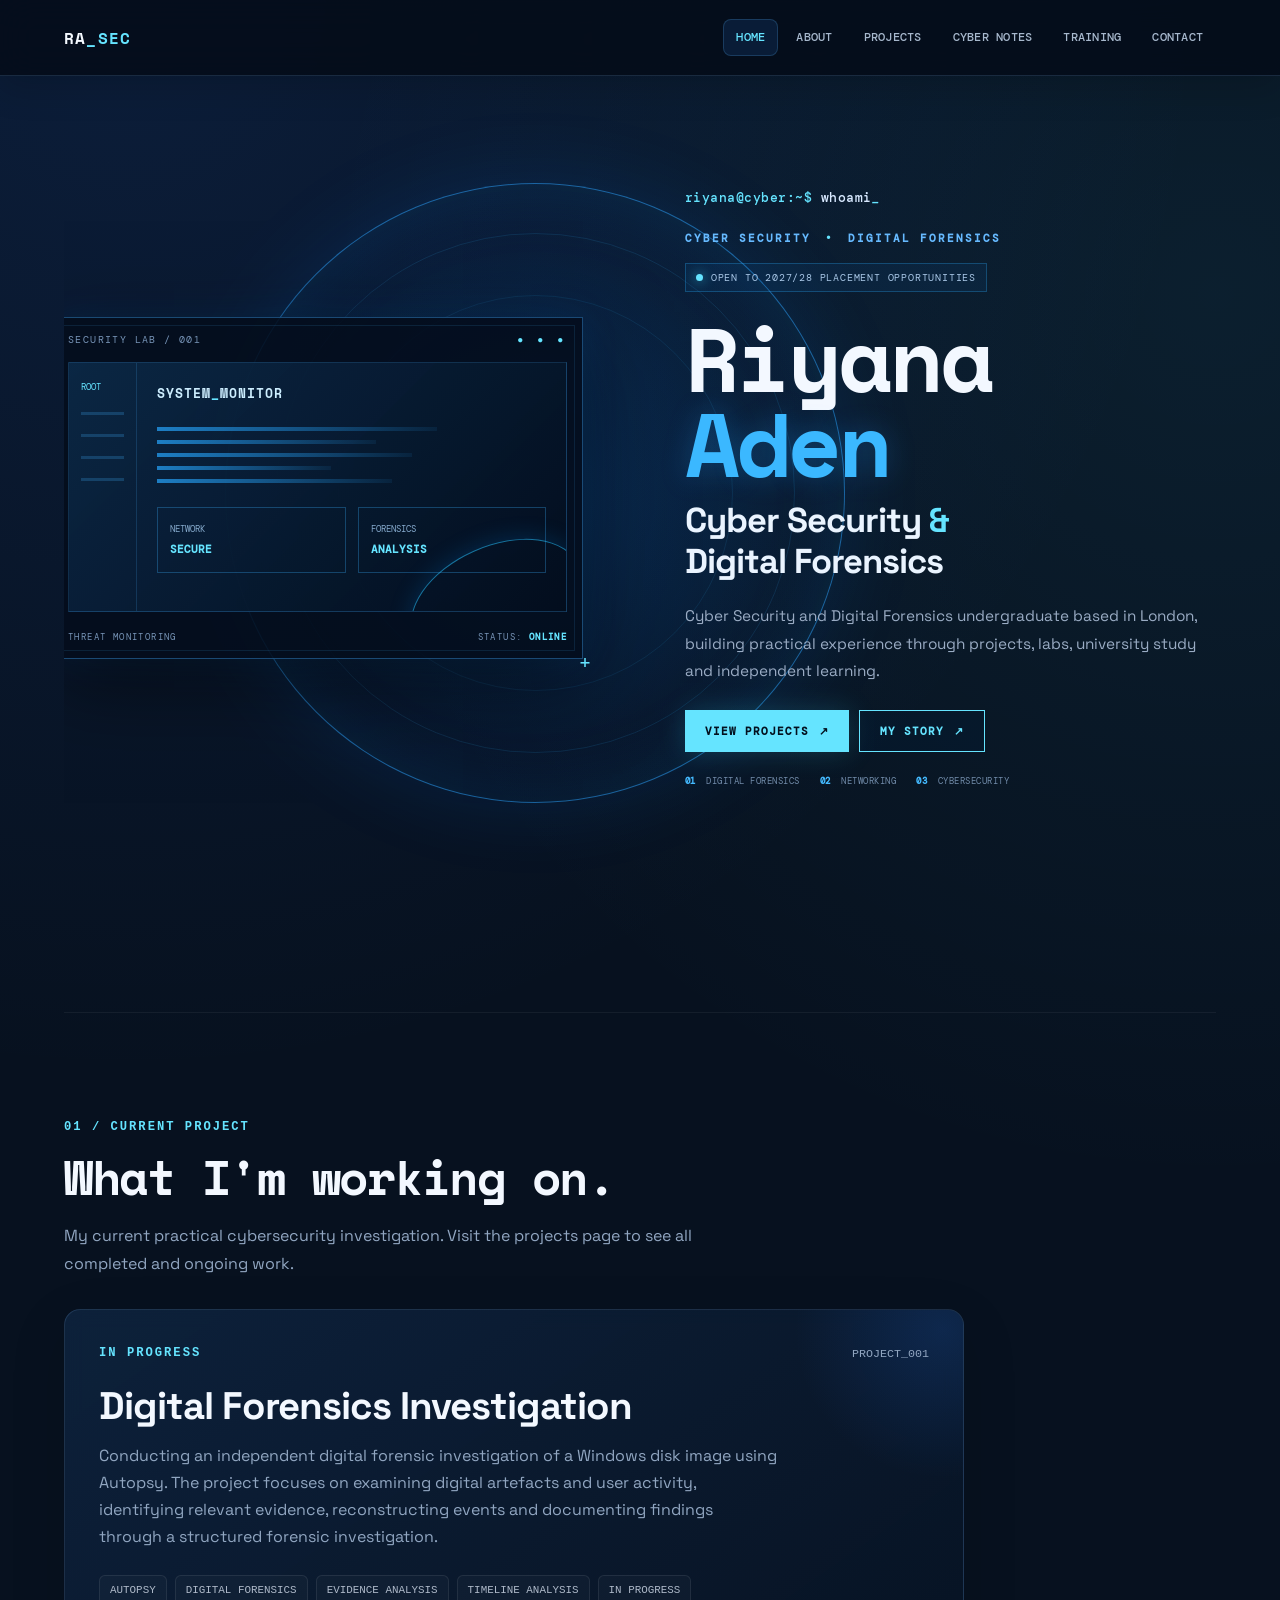
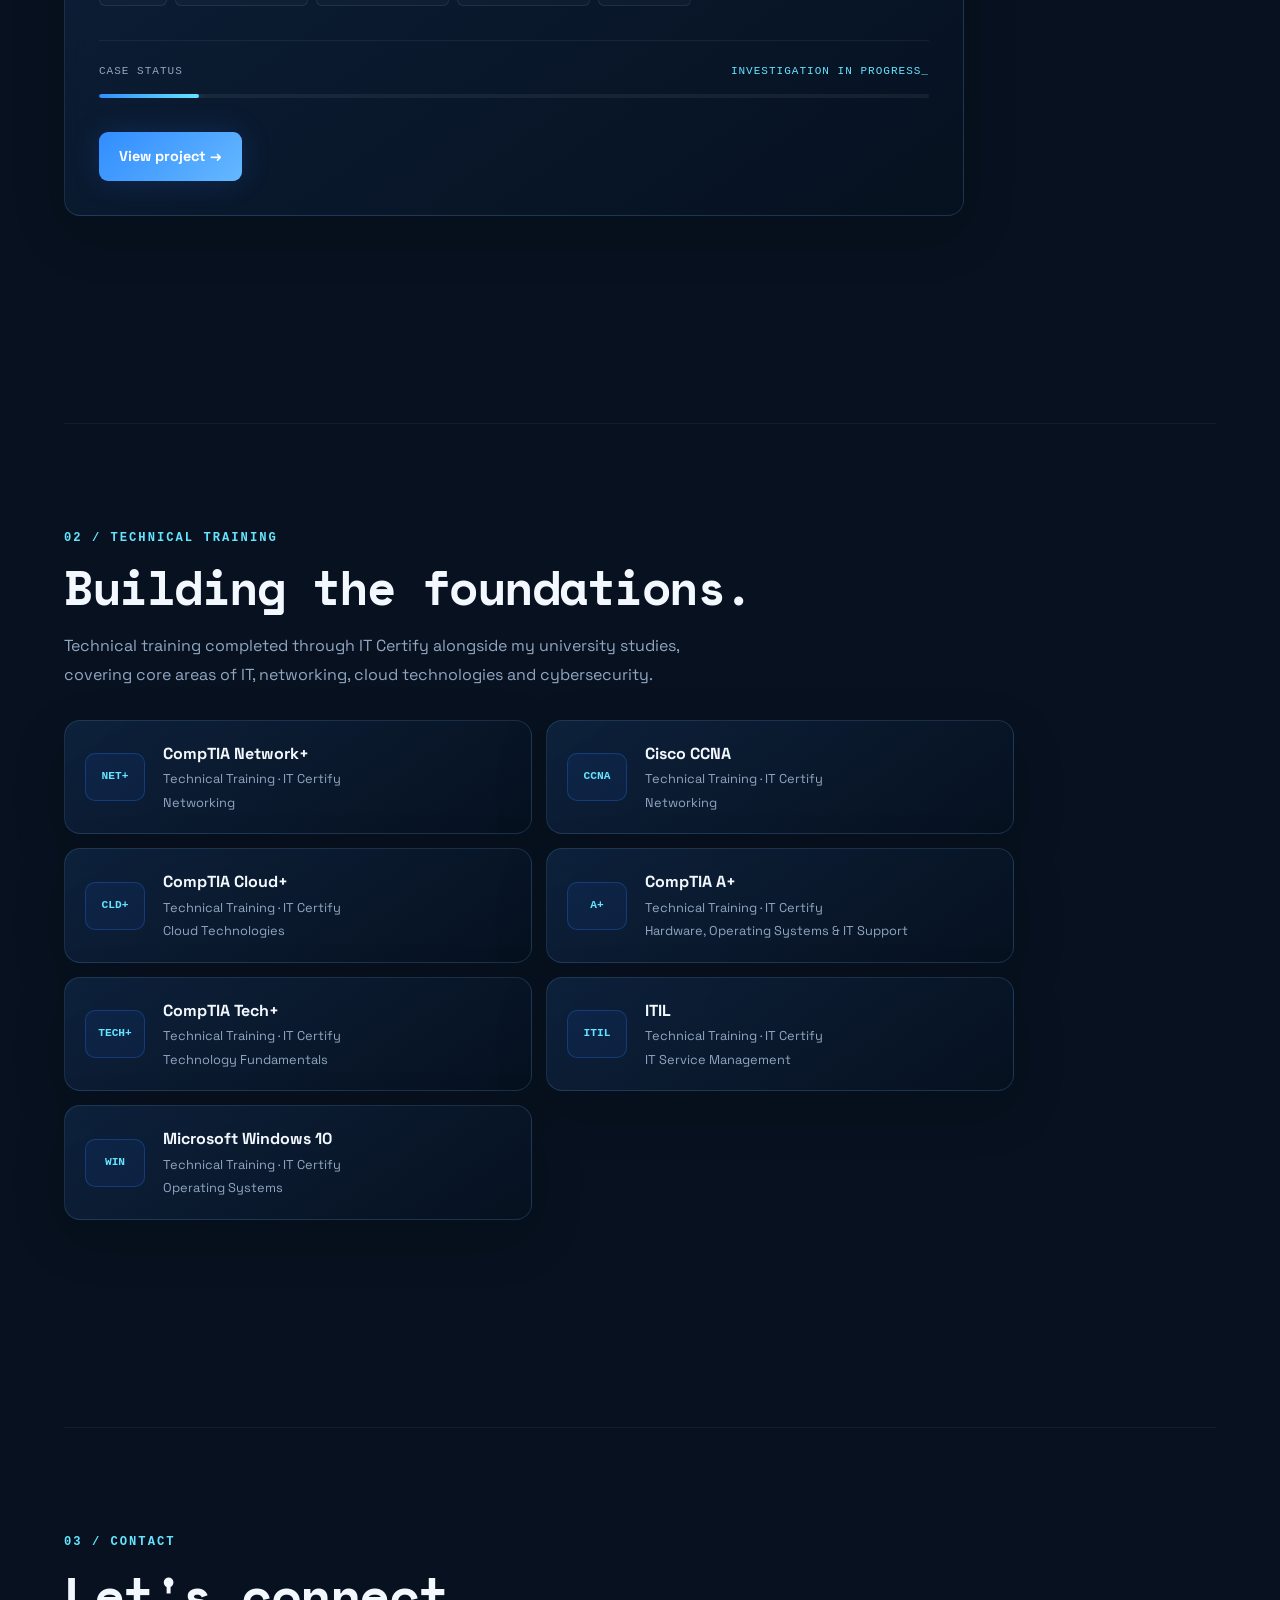
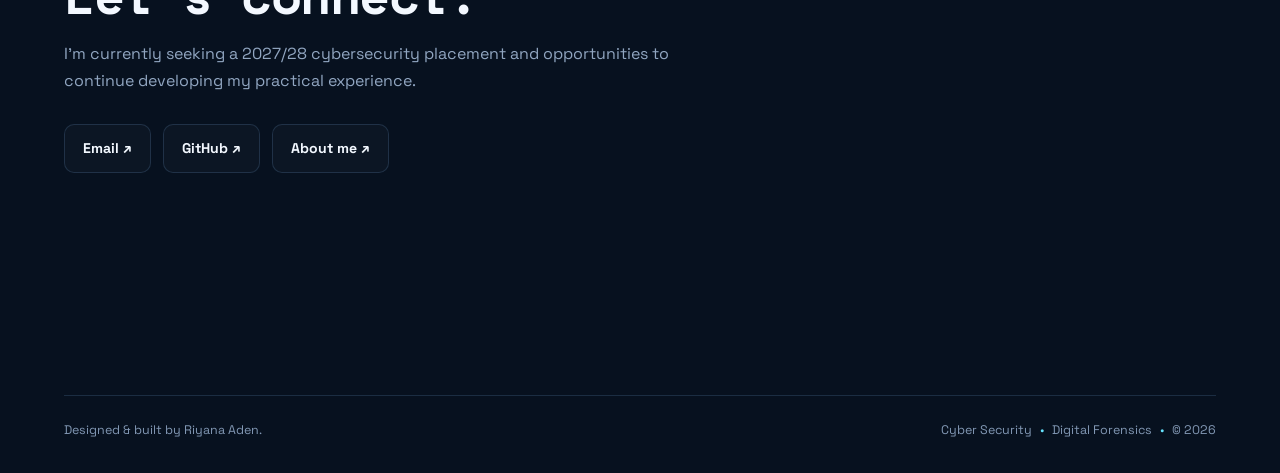
==== commit dc9b03ad: "Remove placement availability banner and styling" ====
--- a/index.html
+++ b/index.html
@@ -40,7 +40,7 @@
 <a href="index.html#certifications">Training</a>
 <a href="index.html#contact">Contact</a>
 </div>
-<a class="nav-status" href="mailto:adenriyana@gmail.com"><span class="status-dot"></span> OPEN TO PLACEMENT</a>
+
 </nav>
 
 
--- a/style.css
+++ b/style.css
@@ -2691,7 +2691,7 @@
 }
 
 /* BLUE CYBERPUNK REDESIGN */
-@import url('https://fonts.googleapis.com/css2?family=DM+Mono:wght@400;500&family=Space+Grotesk:wght@400;500;600;700&family=Space+Mono:wght@400;700&display=swap');
+
 :root{--bg:#050912;--bg-soft:#091426;--blue:#168cff;--blue-light:#46b5ff;--cyan:#35e0ff;--text:#f2f7ff;--text-soft:#cbd9eb;--muted:#8497b2;--border:rgba(115,180,255,.15);--border-blue:rgba(22,140,255,.4)}
 body{background-color:var(--bg);background-image:radial-gradient(1px 1px at 8% 12%,rgba(210,235,255,.8) 50%,transparent 100%),radial-gradient(1px 1px at 22% 72%,rgba(210,235,255,.65) 50%,transparent 100%),radial-gradient(1px 1px at 48% 18%,rgba(210,235,255,.7) 50%,transparent 100%),radial-gradient(1px 1px at 74% 36%,rgba(210,235,255,.65) 50%,transparent 100%),radial-gradient(1px 1px at 91% 80%,rgba(210,235,255,.75) 50%,transparent 100%),radial-gradient(ellipse at 52% 40%,rgba(0,100,210,.12),transparent 42%),#050912;font-family:'Space Grotesk','Segoe UI',sans-serif}
 body::before{opacity:.35;background-size:54px 54px}
